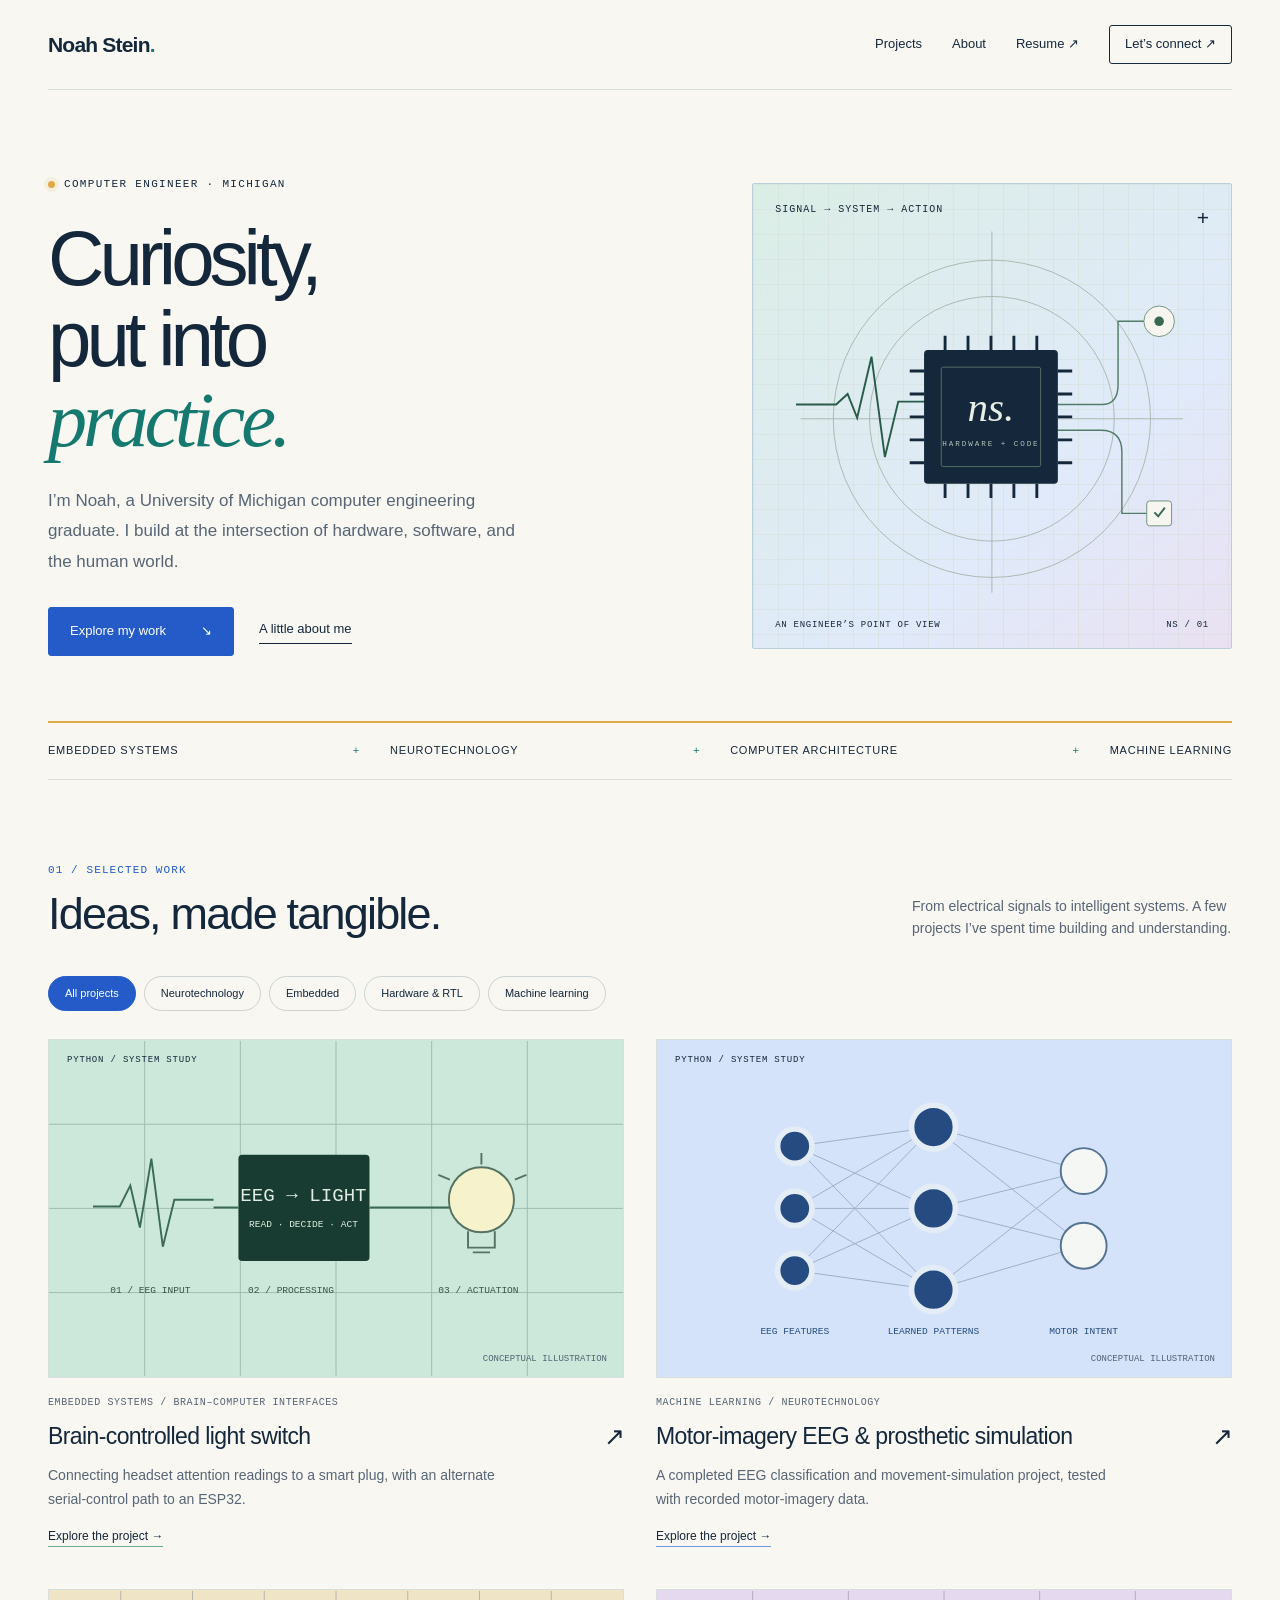
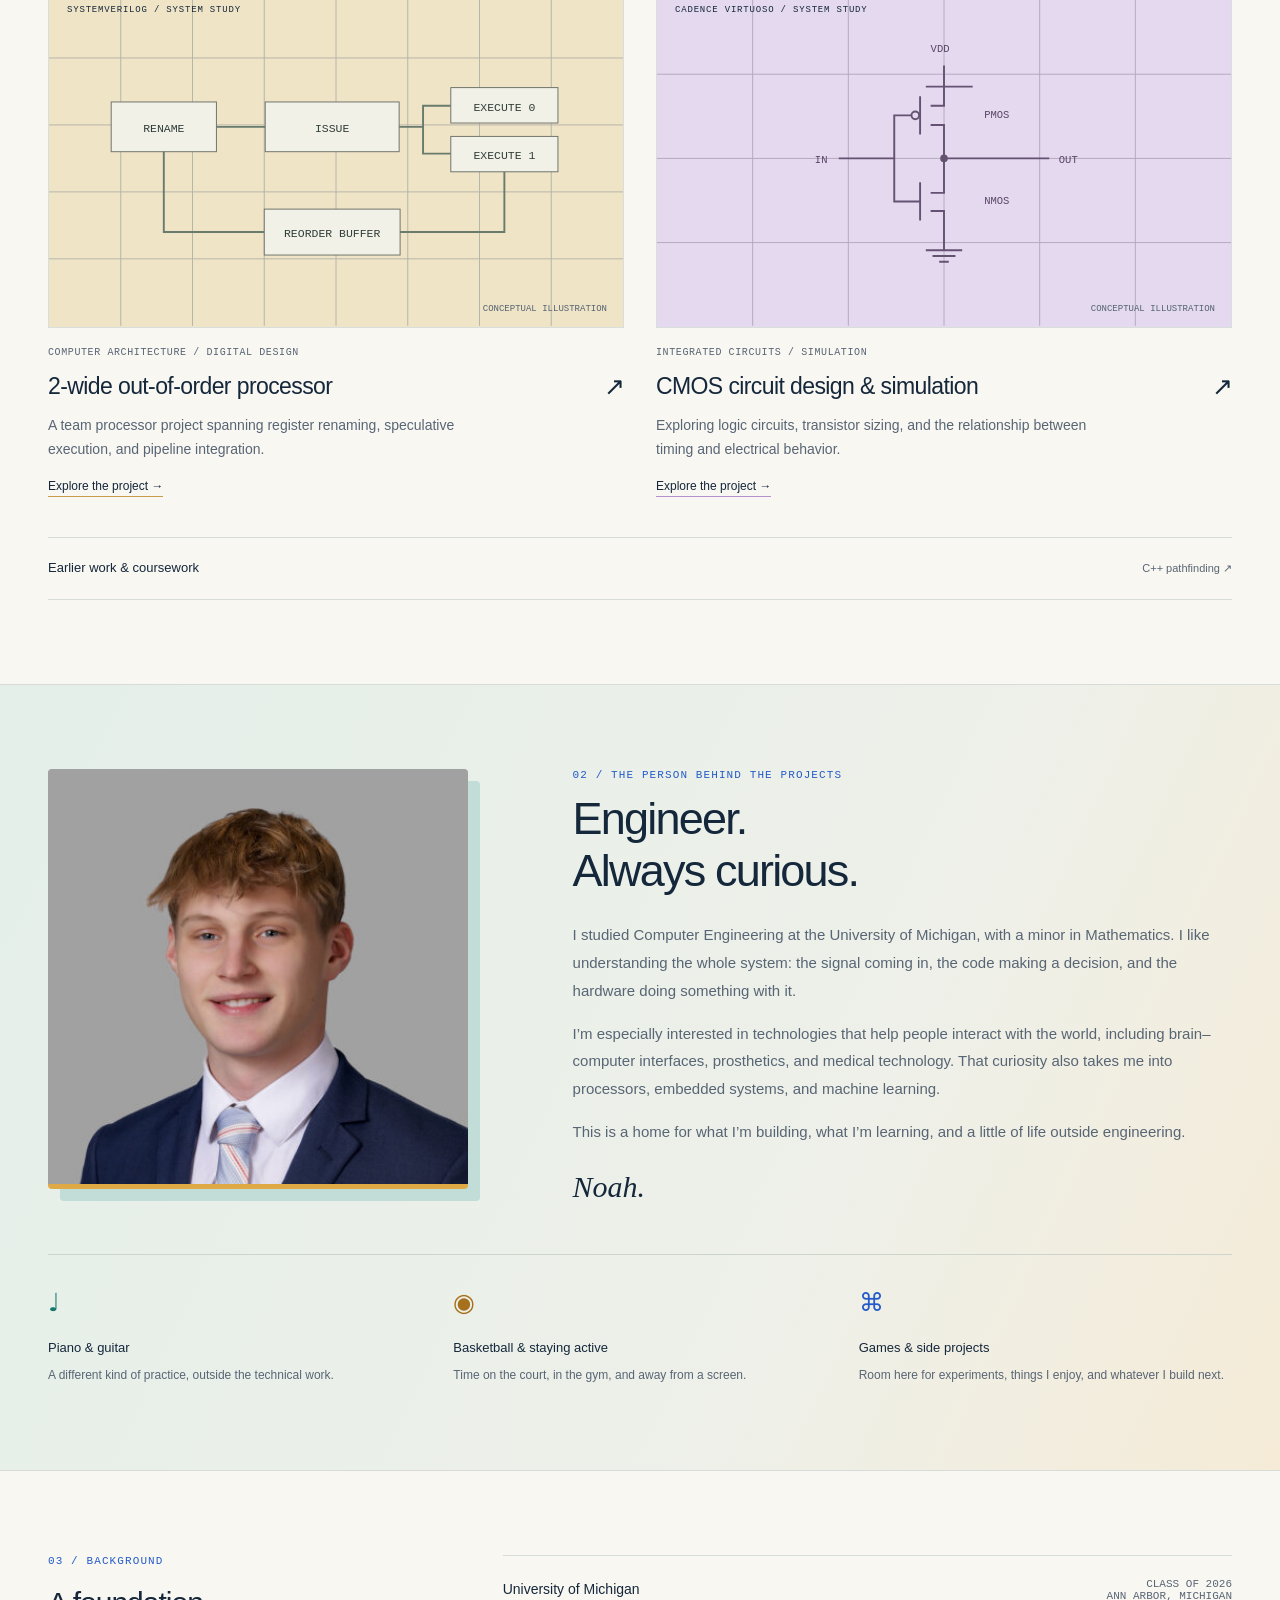
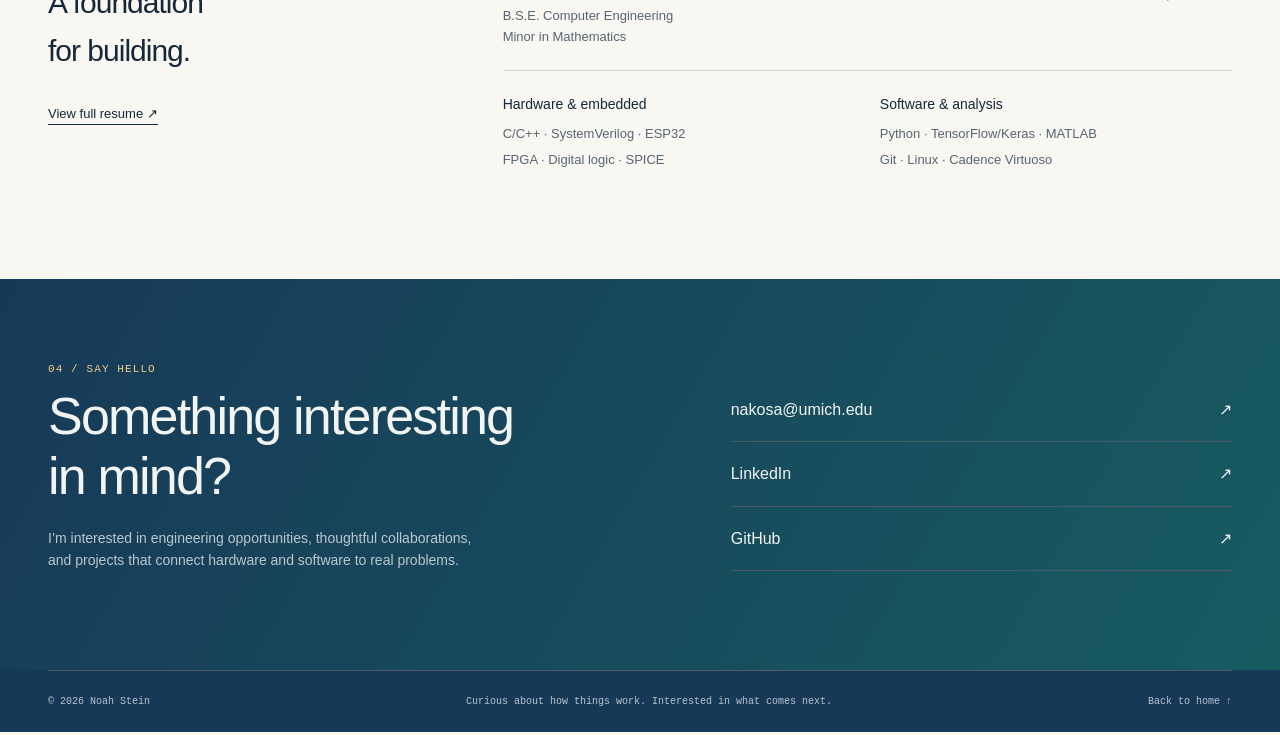
==== index.html @ 98d87291 "Add files via upload" ====
<!doctype html><html lang="en"><head><meta charset="utf-8"><meta name="viewport" content="width=device-width, initial-scale=1"><meta name="robots" content="index,follow"><meta name="description" content="Noah Stein — Computer Engineer. Projects in embedded systems, neurotechnology, machine learning, and digital design."><meta name="theme-color" content="#15273a"><title>Computer Engineer | Noah Stein</title><link rel="icon" href="favicon.svg" type="image/svg+xml"><link rel="stylesheet" href="styles.css"><script src="app.js" defer></script></head><body><a class="skip" href="#main">Skip to content</a><header class="wrap"><nav class="nav" aria-label="Main navigation"><a class="brand" href="index.html">Noah Stein<span>.</span></a><div class="nav-links"><a href="index.html#projects">Projects</a><a href="index.html#about">About</a><a href="Noah-Stein-Resume.pdf" target="_blank" rel="noopener">Resume ↗</a><a class="contact-link" href="index.html#contact">Let’s connect ↗</a></div></nav></header><main id="main"><div class="wrap"><section class="hero" aria-labelledby="hero-title"><div><div class="eyebrow"><span class="dot"></span> Computer Engineer · Michigan</div><h1 id="hero-title">Curiosity,<br>put into<br><em>practice.</em></h1><p class="intro">I’m Noah, a University of Michigan computer engineering graduate. I build at the intersection of hardware, software, and the human world.</p><div class="actions"><a class="button" href="#projects">Explore my work <span aria-hidden="true">↘</span></a><a class="text-link" href="#about">A little about me</a></div></div><div class="hero-art"><span class="art-label">SIGNAL → SYSTEM → ACTION</span><span class="coordinates" aria-hidden="true">+</span><svg xmlns="http://www.w3.org/2000/svg" viewBox="0 0 500 470" role="img" aria-label="Abstract illustration of a signal entering a processor and producing a physical output"><g fill="none" stroke="#a9b8b0" stroke-width="1"><circle cx="250" cy="238" r="166"/><circle cx="250" cy="238" r="128"/><path d="M250 42V420M50 238H450"/></g><path d="M45 223H87L99 212L109 237L124 173L138 278L152 220H181" stroke="#285b49" stroke-width="2" fill="none"/><path d="M319 223H365Q382 223 382 202V136H424M319 250H364Q386 250 386 273V337H425" stroke="#507d67" stroke-width="1.5" fill="none"/><g fill="#15273a"><rect x="179" y="166" width="140" height="140" rx="4"/><g stroke="#15273a" stroke-width="3"><path d="M201 151V166M225 151V166M249 151V166M273 151V166M297 151V166M201 306V321M225 306V321M249 306V321M273 306V321M297 306V321M164 188H179M164 212H179M164 236H179M164 260H179M164 284H179M319 188H334M319 212H334M319 236H334M319 260H334M319 284H334"/></g></g><rect x="197" y="184" width="104" height="104" rx="2" stroke="#537362" fill="none"/><text x="249" y="240" text-anchor="middle" font-family="Georgia,serif" font-style="italic" font-size="43" fill="#e6eee6">ns.</text><text x="249" y="267" text-anchor="middle" font-family="monospace" font-size="8" letter-spacing="2" fill="#b2c4ba">HARDWARE + CODE</text><g fill="#f6f5f0" stroke="#71927e"><circle cx="425" cy="136" r="16"/><rect x="412" y="324" width="26" height="26" rx="3"/></g><circle cx="425" cy="136" r="5" fill="#39694f"/><path d="M420 336l4 4 7-9" stroke="#39694f" fill="none" stroke-width="2"/></svg><div class="art-caption"><span>AN ENGINEER’S POINT OF VIEW</span><span>NS / 01</span></div></div></section><div class="disciplines"><span>Embedded systems</span><span>Neurotechnology</span><span>Computer architecture</span><span>Machine learning</span></div><section class="section" id="projects" aria-labelledby="projects-title"><div class="section-head"><div><div class="section-number">01 / SELECTED WORK</div><h2 id="projects-title">Ideas, made tangible.</h2></div><p>From electrical signals to intelligent systems. A few projects I’ve spent time building and understanding.</p></div><div class="filters" role="group" aria-label="Filter projects"><button class="filter" data-filter="all" aria-pressed="true">All projects</button><button class="filter" data-filter="neurotech" aria-pressed="false">Neurotechnology</button><button class="filter" data-filter="embedded" aria-pressed="false">Embedded</button><button class="filter" data-filter="hardware" aria-pressed="false">Hardware & RTL</button><button class="filter" data-filter="ml" aria-pressed="false">Machine learning</button></div><p id="filter-status" aria-live="polite" style="position:absolute;width:1px;height:1px;overflow:hidden;clip-path:inset(50%)">4 projects shown</p><div class="project-grid"><article class="project-card" data-category="embedded neurotech"><a href="brain-controlled-light-switch.html" aria-label="Read about Brain-controlled light switch"><div class="project-art bci"><span class="art-tag">PYTHON / SYSTEM STUDY</span><svg xmlns="http://www.w3.org/2000/svg" viewBox="0 0 600 350" role="img" aria-label="Conceptual EEG signal processing and light actuation diagram"><g fill="none" stroke="#9ebbad" stroke-width="1"><path d="M0 87H600M0 175H600M0 263H600M100 0V350M200 0V350M300 0V350M400 0V350M500 0V350"/></g><path d="M46 173H74L85 151L95 195L107 123L119 215L131 166H172" fill="none" stroke="#3b6b55" stroke-width="2"/><rect x="198" y="119" width="137" height="111" rx="4" fill="#183c31"/><g fill="#e1ece3" font-family="monospace" text-anchor="middle"><text x="266" y="167" font-size="20">EEG → LIGHT</text><text x="266" y="194" font-size="10">READ · DECIDE · ACT</text></g><path d="M172 174H198M335 174H420" fill="none" stroke="#3b6b55" stroke-width="2"/><circle cx="452" cy="166" r="34" fill="#f5f2cc" stroke="#567261" stroke-width="2"/><path d="M438 199v17h28v-17M443 221h18M452 129v-12M487 145l12-5M419 145l-12-5" fill="none" stroke="#567261" stroke-width="2"/><g fill="#385344" font-size="10" font-family="monospace"><text x="64" y="263">01 / EEG INPUT</text><text x="208" y="263">02 / PROCESSING</text><text x="407" y="263">03 / ACTUATION</text></g></svg><span class="art-note">CONCEPTUAL ILLUSTRATION</span></div><div class="project-meta">Embedded systems / Brain–computer interfaces</div><h3 class="project-title">Brain-controlled light switch <span class="arrow" aria-hidden="true">↗</span></h3></a><p>Connecting headset attention readings to a smart plug, with an alternate serial-control path to an ESP32.</p><a class="read-link" href="brain-controlled-light-switch.html">Explore the project →</a></article><article class="project-card" data-category="neurotech ml"><a href="motor-imagery-eeg.html" aria-label="Read about Motor-imagery EEG &amp; prosthetic simulation"><div class="project-art ml"><span class="art-tag">PYTHON / SYSTEM STUDY</span><svg xmlns="http://www.w3.org/2000/svg" viewBox="0 0 600 350" role="img" aria-label="Illustration of EEG inputs, learned patterns, and motor imagery predictions; not the exact network architecture"><g stroke="#9caec4" stroke-width="1" fill="none"><path d="M144 110L289 90M144 110L289 175M144 110L289 260M144 175L289 90M144 175L289 175M144 175L289 260M144 240L289 90M144 240L289 175M144 240L289 260M289 90L446 136M289 175L446 136M289 260L446 136M289 90L446 214M289 175L446 214M289 260L446 214"/></g><g fill="#254b80" stroke="#e4ecf6" stroke-width="6"><circle cx="144" cy="110" r="18"/><circle cx="144" cy="175" r="18"/><circle cx="144" cy="240" r="18"/><circle cx="289" cy="90" r="23"/><circle cx="289" cy="175" r="23"/><circle cx="289" cy="260" r="23"/></g><g fill="#f5f7f5" stroke="#557292" stroke-width="2"><circle cx="446" cy="136" r="24"/><circle cx="446" cy="214" r="24"/></g><g fill="#254b80" font-family="monospace" font-size="10" text-anchor="middle"><text x="144" y="306">EEG FEATURES</text><text x="289" y="306">LEARNED PATTERNS</text><text x="446" y="306">MOTOR INTENT</text></g></svg><span class="art-note">CONCEPTUAL ILLUSTRATION</span></div><div class="project-meta">Machine learning / Neurotechnology</div><h3 class="project-title">Motor-imagery EEG & prosthetic simulation <span class="arrow" aria-hidden="true">↗</span></h3></a><p>A completed EEG classification and movement-simulation project, tested with recorded motor-imagery data.</p><a class="read-link" href="motor-imagery-eeg.html">Explore the project →</a></article><article class="project-card" data-category="hardware"><a href="out-of-order-processor.html" aria-label="Read about 2-wide out-of-order processor"><div class="project-art cpu"><span class="art-tag">SYSTEMVERILOG / SYSTEM STUDY</span><svg xmlns="http://www.w3.org/2000/svg" viewBox="0 0 600 350" role="img" aria-label="Simplified processor concept showing renaming, issue, parallel execution and reorder buffer"><g fill="none" stroke="#b5b3a8" stroke-width="1"><path d="M0 70H600M0 140H600M0 210H600M0 280H600M75 0V350M150 0V350M225 0V350M300 0V350M375 0V350M450 0V350M525 0V350"/></g><g stroke="#6b7068" fill="#f2f1e8"><rect x="65" y="116" width="110" height="52"/><rect x="226" y="116" width="140" height="52"/><rect x="420" y="101" width="112" height="37"/><rect x="420" y="152" width="112" height="37"/><rect x="225" y="228" width="142" height="48"/></g><g fill="#303e39" font-family="monospace" font-size="12" text-anchor="middle"><text x="120" y="147">RENAME</text><text x="296" y="147">ISSUE</text><text x="476" y="125">EXECUTE 0</text><text x="476" y="176">EXECUTE 1</text><text x="296" y="257">REORDER BUFFER</text></g><g fill="none" stroke="#687b6c" stroke-width="2"><path d="M175 142H226M366 142H391V120H420M391 142V170H420M476 189V252H367M225 252H120V168"/></g></svg><span class="art-note">CONCEPTUAL ILLUSTRATION</span></div><div class="project-meta">Computer architecture / Digital design</div><h3 class="project-title">2-wide out-of-order processor <span class="arrow" aria-hidden="true">↗</span></h3></a><p>A team processor project spanning register renaming, speculative execution, and pipeline integration.</p><a class="read-link" href="out-of-order-processor.html">Explore the project →</a></article><article class="project-card" data-category="hardware"><a href="digital-circuit-design.html" aria-label="Read about CMOS circuit design &amp; simulation"><div class="project-art circuit"><span class="art-tag">CADENCE VIRTUOSO / SYSTEM STUDY</span><svg xmlns="http://www.w3.org/2000/svg" viewBox="0 0 600 350" role="img" aria-label="Simplified complementary transistor concept illustration"><g fill="none" stroke="#b5a7bd" stroke-width="1"><path d="M0 87H600M0 175H600M0 263H600M100 0V350M200 0V350M300 0V350M400 0V350M500 0V350"/></g><g fill="none" stroke="#655272" stroke-width="2"><path d="M300 78V120H286M275 110V150M286 140H300V175H410M300 175V211H286M275 200V240M286 230H300V271M190 175H248V130H266M248 175V220H275M281 100H330M281 271H319M288 277H312M295 283H305"/><circle cx="270" cy="130" r="4"/><circle cx="300" cy="175" r="3" fill="#655272"/></g><g fill="#594565" font-size="11" font-family="monospace"><text x="286" y="64">VDD</text><text x="165" y="180">IN</text><text x="420" y="180">OUT</text><text x="342" y="133">PMOS</text><text x="342" y="223">NMOS</text></g></svg><span class="art-note">CONCEPTUAL ILLUSTRATION</span></div><div class="project-meta">Integrated circuits / Simulation</div><h3 class="project-title">CMOS circuit design & simulation <span class="arrow" aria-hidden="true">↗</span></h3></a><p>Exploring logic circuits, transistor sizing, and the relationship between timing and electrical behavior.</p><a class="read-link" href="digital-circuit-design.html">Explore the project →</a></article></div><a class="archive-link" href="coursework.html">Earlier work & coursework <span>C++ pathfinding ↗</span></a></section></div><div class="about-shell"><section class="section wrap" id="about" aria-labelledby="about-title"><div class="about"><div class="about-photo"><img src="noah-stein-headshot.jpg" alt="Noah Stein wearing a navy suit and tie" width="400" height="400" loading="lazy"></div><div class="about-copy"><div class="section-number">02 / THE PERSON BEHIND THE PROJECTS</div><h2 id="about-title">Engineer.<br>Always curious.</h2><p>I studied Computer Engineering at the University of Michigan, with a minor in Mathematics. I like understanding the whole system: the signal coming in, the code making a decision, and the hardware doing something with it.</p><p>I’m especially interested in technologies that help people interact with the world, including brain–computer interfaces, prosthetics, and medical technology. That curiosity also takes me into processors, embedded systems, and machine learning.</p><p>This is a home for what I’m building, what I’m learning, and a little of life outside engineering.</p><p class="signature">Noah.</p></div></div><div class="beyond"><div><span class="symbol" aria-hidden="true">♩</span><h3>Piano & guitar</h3><p>A different kind of practice, outside the technical work.</p></div><div><span class="symbol" aria-hidden="true">◉</span><h3>Basketball & staying active</h3><p>Time on the court, in the gym, and away from a screen.</p></div><div><span class="symbol" aria-hidden="true">⌘</span><h3>Games & side projects</h3><p>Room here for experiments, things I enjoy, and whatever I build next.</p></div></div></section></div><section class="section wrap background" aria-labelledby="background-title"><div><div class="section-number">03 / BACKGROUND</div><h2 id="background-title">A foundation<br>for building.</h2><a class="text-link" href="Noah-Stein-Resume.pdf" target="_blank" rel="noopener">View full resume ↗</a></div><div><div class="background-row"><div><h3>University of Michigan</h3><p>B.S.E. Computer Engineering<br>Minor in Mathematics</p></div><div class="date">CLASS OF 2026<br>ANN ARBOR, MICHIGAN</div></div><div class="background-row"><div><h3>Hardware & embedded</h3><p class="tool-list">C/C++ · SystemVerilog · ESP32<br>FPGA · Digital logic · SPICE</p></div><div><h3>Software & analysis</h3><p class="tool-list">Python · TensorFlow/Keras · MATLAB<br>Git · Linux · Cadence Virtuoso</p></div></div></div></section><div class="contact-shell"><section class="section wrap contact" id="contact" aria-labelledby="contact-title"><div><div class="section-number">04 / SAY HELLO</div><h2 id="contact-title">Something interesting<br>in mind?</h2><p>I’m interested in engineering opportunities, thoughtful collaborations, and projects that connect hardware and software to real problems.</p></div><div class="contact-links"><a href="mailto:nakosa@umich.edu">nakosa@umich.edu <span aria-hidden="true">↗</span></a><a href="https://www.linkedin.com/in/noah-m-stein" target="_blank" rel="noopener">LinkedIn <span aria-hidden="true">↗</span></a><a href="https://github.com/nakosa6292" target="_blank" rel="noopener">GitHub <span aria-hidden="true">↗</span></a></div></section></div></main><footer class="footer"><div class="wrap"><span>© 2026 Noah Stein</span><span>Curious about how things work. Interested in what comes next.</span><a href="index.html">Back to home ↑</a></div></footer></body></html>
---- styles.css ----
@charset "UTF-8";
:root{--paper:#f6f5f0;--ink:#15273a;--muted:#586574;--line:#d8dcd9;--blue:#234ec6;--mint:#cce6d8;--serif:Georgia,'Times New Roman',serif;--sans:Arial,Helvetica,sans-serif}*{box-sizing:border-box}html{scroll-behavior:smooth;scroll-padding-top:90px}body{margin:0;background:var(--paper);color:var(--ink);font-family:var(--sans);font-size:16px;line-height:1.6}a{color:inherit;text-decoration:none}button{font:inherit}a,button{touch-action:manipulation}a:focus-visible,button:focus-visible,summary:focus-visible{outline:3px solid var(--blue);outline-offset:6px}.skip{position:absolute;left:20px;top:-100px;padding:10px;background:white;z-index:5}.skip:focus{top:10px}.wrap{width:min(1220px,calc(100% - 96px));margin:auto}.review-bar{background:var(--ink);color:#e6ecef;text-align:center;padding:7px 18px;font:11px/1.5 monospace;letter-spacing:.04em}.review-bar a{text-decoration:underline;text-underline-offset:3px}.nav{display:flex;align-items:center;justify-content:space-between;padding:25px 0;border-bottom:1px solid var(--line);gap:25px}.brand{font-weight:700;font-size:21px;letter-spacing:-.8px}.brand span{color:var(--blue)}.nav-links{display:flex;gap:30px;align-items:center;font-size:13px}.nav-links a:hover,.text-link:hover{color:var(--blue)}.nav-links .contact-link{border:1px solid var(--ink);border-radius:3px;padding:8px 15px}.hero{padding:86px 0 65px;display:grid;grid-template-columns:1.15fr .85fr;gap:55px;align-items:center}.eyebrow{font:11px/1.6 monospace;letter-spacing:.12em;text-transform:uppercase;display:flex;align-items:center;gap:9px}.dot{height:7px;width:7px;border-radius:100%;background:var(--blue);display:inline-block}.hero h1{font-size:clamp(58px,6.1vw,86px);font-weight:500;letter-spacing:-5px;line-height:1.03;margin:25px 0}.hero h1 em{font-family:var(--serif);font-weight:400;color:var(--blue);letter-spacing:-4px}.intro{max-width:485px;color:var(--muted);font-size:17px;line-height:1.8}.actions{display:flex;gap:25px;align-items:center;margin-top:30px;flex-wrap:wrap}.button{display:inline-flex;align-items:center;justify-content:space-between;gap:35px;background:var(--ink);color:white;border:1px solid var(--ink);padding:13px 21px;border-radius:3px;font-size:13px}.button:hover{background:var(--blue);border-color:var(--blue)}.text-link{font-size:13px;border-bottom:1px solid var(--ink);padding-bottom:3px}.hero-art{position:relative;background:#e8ecea;border:1px solid #d6ddd9;aspect-ratio:1.03;overflow:hidden;border-radius:2px}.hero-art:before{content:'';position:absolute;inset:0;background-image:linear-gradient(#d5deda88 1px,transparent 1px),linear-gradient(90deg,#d5deda88 1px,transparent 1px);background-size:25px 25px}.hero-art svg{position:absolute;inset:0;width:100%;height:100%}.art-caption{position:absolute;left:22px;right:22px;bottom:18px;display:flex;justify-content:space-between;font:9px monospace;letter-spacing:.08em}.art-label{position:absolute;top:20px;left:22px;font:10px monospace;letter-spacing:.1em}.coordinates{position:absolute;top:17px;right:22px;font-size:21px}.disciplines{border-top:1px solid var(--line);border-bottom:1px solid var(--line);display:flex;justify-content:space-between;gap:18px;padding:19px 0;font-size:11px;letter-spacing:.07em;text-transform:uppercase}.disciplines span+span:before{content:'+';color:#8e9a9f;margin-right:30px}.section{padding:84px 0}.section-head{display:flex;align-items:end;justify-content:space-between;gap:25px;margin-bottom:36px}.section-number{font:11px monospace;color:var(--blue);letter-spacing:.1em;margin-bottom:12px}.section-head h2,.about h2,.contact h2{font-size:45px;line-height:1.15;font-weight:400;letter-spacing:-1.8px;margin:0}.section-head p{max-width:320px;color:var(--muted);font-size:14px;margin:0}.filters{display:flex;flex-wrap:wrap;gap:8px;margin-bottom:28px}.filter{border:1px solid #ccd3d2;background:transparent;border-radius:30px;font-size:11px;padding:8px 16px;cursor:pointer;color:var(--ink)}.filter[aria-pressed=true]{background:var(--ink);color:white;border-color:var(--ink)}.filter:hover{border-color:var(--blue)}.project-grid{display:grid;grid-template-columns:1fr 1fr;gap:42px 32px}.project-card[hidden]{display:none}.project-art{aspect-ratio:1.7;position:relative;overflow:hidden;border:1px solid #d7dedb}.project-art svg{width:100%;height:100%;transition:transform .35s}.project-card:hover .project-art svg{transform:scale(1.025)}.project-art.bci{background:#dce9e0}.project-art.ml{background:#dce5ef}.project-art.cpu{background:#e2dfd7}.project-art.circuit{background:#e7e2eb}.art-tag{position:absolute;left:18px;top:15px;font:9px monospace;letter-spacing:.09em}.art-note{position:absolute;right:16px;bottom:13px;font:9px monospace;color:#526271}.project-meta{font:10px monospace;color:var(--muted);text-transform:uppercase;letter-spacing:.06em;margin-top:19px}.project-title{display:flex;align-items:center;justify-content:space-between;gap:16px;font-size:23px;font-weight:400;letter-spacing:-.6px;margin:8px 0}.arrow{font-size:25px;font-weight:400}.project-card p{font-size:14px;line-height:1.7;color:var(--muted);margin:0;max-width:470px}.project-card .read-link{margin-top:15px;display:inline-block;font-size:12px;border-bottom:1px solid var(--line)}.no-results{color:var(--muted)}.archive-link{margin-top:40px;padding:20px 0;border-top:1px solid var(--line);border-bottom:1px solid var(--line);display:flex;justify-content:space-between;align-items:center;font-size:13px}.archive-link span{font-size:11px;color:var(--muted)}.about-shell{background:#eceee8;border-top:1px solid var(--line);border-bottom:1px solid var(--line)}.about{display:grid;grid-template-columns:.8fr 1.2fr;gap:85px}.about-photo{background:#d9dfd8;min-height:375px;position:relative;display:flex;align-items:center;justify-content:center;overflow:hidden;border:1px solid #cbd2ca}.photo-type{font-family:var(--serif);font-style:italic;font-size:170px;letter-spacing:-15px;color:#6a7c6a;line-height:1}.photo-caption{position:absolute;left:24px;bottom:19px;font:10px/1.6 monospace;color:#3a4e40}.photo-plus{position:absolute;top:22px;right:26px;font-size:24px;color:#6a7c6a}.about h2{margin-bottom:25px}.about-copy p{color:var(--muted);font-size:15px;line-height:1.85}.about .signature{font:italic 30px var(--serif);color:var(--ink);margin:24px 0 0}.beyond{display:grid;grid-template-columns:repeat(3,1fr);gap:32px;border-top:1px solid #cdd4cc;padding-top:28px;margin-top:50px}.beyond h3{font-size:13px;font-weight:500;margin:0 0 7px}.beyond p{font-size:12px;line-height:1.7;color:var(--muted);margin:0}.beyond .symbol{font-family:var(--serif);font-size:25px;margin-bottom:15px;display:block}.background{display:grid;grid-template-columns:1fr 2fr;gap:90px}.background h2{font-size:30px;font-weight:400;letter-spacing:-1px;margin-top:0}.background-row{display:grid;grid-template-columns:1fr 1fr;border-top:1px solid var(--line);padding:22px 0;gap:25px}.background-row h3{font-size:14px;margin:0 0 6px;font-weight:500}.background-row p{font-size:13px;color:var(--muted);margin:0}.background-row .date{text-align:right;font:11px monospace;color:var(--muted)}.tool-list{line-height:2!important}.contact-shell{background:var(--ink);color:#f2f4f1}.contact{display:grid;grid-template-columns:1.1fr .9fr;gap:70px;align-items:center}.contact .section-number{color:#c1d3ff}.contact h2{font-size:52px;margin-bottom:20px}.contact p{color:#bcc7cc;max-width:450px;font-size:14px}.contact-links{display:flex;flex-direction:column}.contact-links a{display:flex;justify-content:space-between;border-bottom:1px solid #4b5a64;padding:19px 0;font-size:16px}.contact-links a:hover{color:#b9d5f5}.footer{background:var(--ink);color:#b5c3cb;font:10px/1.7 monospace}.footer .wrap{display:flex;justify-content:space-between;gap:25px;padding:22px 0;border-top:1px solid #4b5a64}.project-page{max-width:850px;margin:65px auto 90px}.back{font:12px monospace;color:var(--muted)}.project-page h1{font-size:clamp(38px,5vw,62px);letter-spacing:-2px;line-height:1.1;font-weight:400;margin:28px 0 25px}.project-page .lede{font-size:20px;color:var(--muted);line-height:1.65}.project-page .project-art{margin:35px 0 25px}.detail-meta{display:flex;flex-wrap:wrap;gap:10px;margin-bottom:35px}.detail-meta span{font:10px monospace;padding:7px 11px;background:#e6e9e4}.detail-body{display:grid;grid-template-columns:1fr;gap:22px}.detail-body h2{font-size:25px;font-weight:400;letter-spacing:-.5px;margin:13px 0}.detail-body p,.detail-body li{font-size:15px;color:var(--muted);line-height:1.85}.detail-body ul{padding-left:20px}.project-status{margin-top:28px;padding:20px;border-left:2px solid var(--blue);background:#e9ede8;font-size:13px;color:var(--muted)}.project-status strong{display:block;color:var(--ink);margin-bottom:5px}.detail-next{display:flex;justify-content:space-between;border-top:1px solid var(--line);padding-top:30px;margin-top:40px;font-size:13px}.review-page{max-width:900px;margin:65px auto}.review-page h1{font-size:48px;letter-spacing:-2px;font-weight:400}.review-page h2{font-size:25px;font-weight:400;margin-top:40px}.review-page table{border-collapse:collapse;width:100%;font-size:13px}.review-page td,.review-page th{text-align:left;border-bottom:1px solid var(--line);padding:14px 12px;vertical-align:top}.review-page th{background:#e9ece5}.review-page li{margin-bottom:12px}.review-page code{font-size:12px;overflow-wrap:anywhere}.review-page details{border:1px solid var(--line);padding:18px;margin:15px 0}.review-page summary{cursor:pointer}.review-page pre{white-space:pre-wrap;overflow-wrap:anywhere;font-size:12px;line-height:1.7}.hidden{display:none!important}
@media(min-width:1500px){.hero{padding-top:110px;padding-bottom:90px}}@media(max-width:950px){.wrap{width:calc(100% - 48px)}.hero{gap:30px;padding-top:60px}.hero h1{font-size:64px}.disciplines{font-size:9px;gap:12px}.disciplines span+span:before{margin-right:12px}.about{gap:40px}.background{gap:40px}.contact h2{font-size:43px}}@media(max-width:680px){.wrap{width:calc(100% - 36px)}.nav{padding:20px 0;gap:15px;align-items:start}.brand{font-size:20px;white-space:nowrap}.nav-links{gap:13px;font-size:11px;flex-wrap:wrap;justify-content:end;max-width:230px}.nav-links .contact-link{padding:0;border:none}.hero{grid-template-columns:1fr;padding:48px 0 35px;gap:40px}.hero h1{font-size:66px;letter-spacing:-4px;max-width:470px}.hero h1 em{letter-spacing:-3px}.intro{font-size:16px}.hero-art{aspect-ratio:1.2;max-height:390px}.disciplines{display:grid;grid-template-columns:1fr 1fr;font-size:9px;padding:18px 0;gap:11px}.disciplines span+span:before{content:none}.disciplines span:before{content:'+'!important;margin-right:8px!important;color:#819095}.section{padding:55px 0}.section-head{display:block}.section-head h2,.about h2{font-size:37px}.section-head p{margin-top:17px}.project-grid{grid-template-columns:1fr;gap:36px}.project-title{font-size:22px}.archive-link{gap:20px;align-items:start}.archive-link span{text-align:right;max-width:140px}.about{grid-template-columns:1fr;gap:30px}.about-photo{min-height:300px}.beyond{gap:20px;grid-template-columns:1fr;margin-top:35px}.beyond>div{display:grid;grid-template-columns:30px 1fr;gap:0 14px}.beyond .symbol{grid-row:span 2;margin:0}.background{grid-template-columns:1fr;gap:10px}.background-row{grid-template-columns:1fr}.background-row .date{text-align:left}.contact{grid-template-columns:1fr;gap:20px}.contact h2{font-size:43px}.footer .wrap{flex-direction:column;gap:5px}.project-page{margin:40px auto 60px}.project-page h1{font-size:40px}.project-page .lede{font-size:17px}.review-page{margin:40px auto}.review-page h1{font-size:37px}.review-page table{font-size:11px}.review-page td,.review-page th{padding:10px 5px}.detail-next{gap:20px}}
@media(prefers-reduced-motion:reduce){html{scroll-behavior:auto}*{transition:none!important}}

/* Subtle color accents, retaining the original editorial layout. */
:root{--blue:#245bc8;--teal:#16796f;--gold:#dfaa46;--paper:#f8f7f2}
.review-bar{background:#183b62}.brand span{color:var(--teal)}
.hero-art{background:linear-gradient(140deg,#dbeee5 0%,#e0eafa 65%,#eae1f2 100%);border-color:#bacfd8}
.button{background:var(--blue);border-color:var(--blue)}.button:hover{background:#1b4599;border-color:#1b4599}
.hero h1 em{color:var(--teal)}.eyebrow .dot{background:var(--gold);box-shadow:0 0 0 4px #dfaa461c}
.disciplines{border-top:2px solid #dfaa46}.disciplines span+span:before{color:var(--teal)}
.filter[aria-pressed=true]{background:var(--blue);border-color:var(--blue)}
.project-art.bci{background:#cce8da}.project-art.ml{background:#d4e3fa}.project-art.cpu{background:#f0e4c7}.project-art.circuit{background:#e4d9ef}
.project-card:nth-child(1) .read-link{border-color:#6cae94}.project-card:nth-child(2) .read-link{border-color:#6d99db}.project-card:nth-child(3) .read-link{border-color:#c99c4b}.project-card:nth-child(4) .read-link{border-color:#b590cc}
.about-shell{background:linear-gradient(115deg,#e4efe9,#eef0e9 65%,#f5ebd7)}
.about-photo{width:100%;max-width:420px;min-height:0;aspect-ratio:1;align-self:start;border:0;border-bottom:5px solid var(--gold);border-radius:4px;box-shadow:12px 12px 0 #c2dcd7}
.about-photo img{display:block;width:100%;height:100%;object-fit:cover}
.beyond>div:nth-child(1) .symbol{color:var(--teal)}.beyond>div:nth-child(2) .symbol{color:#a7701c}.beyond>div:nth-child(3) .symbol{color:var(--blue)}
.contact-shell{background:linear-gradient(120deg,#173958,#175b61)}.contact .section-number{color:#f0cc80}.footer{background:#173958}
.detail-meta span:nth-child(3n+1){background:#dbece5}.detail-meta span:nth-child(3n+2){background:#e0e8f8}.detail-meta span:nth-child(3n){background:#f1e7d1}
.project-status{background:#e5eee9;border-left-color:var(--teal)}.review-page th{background:#dde9ed}
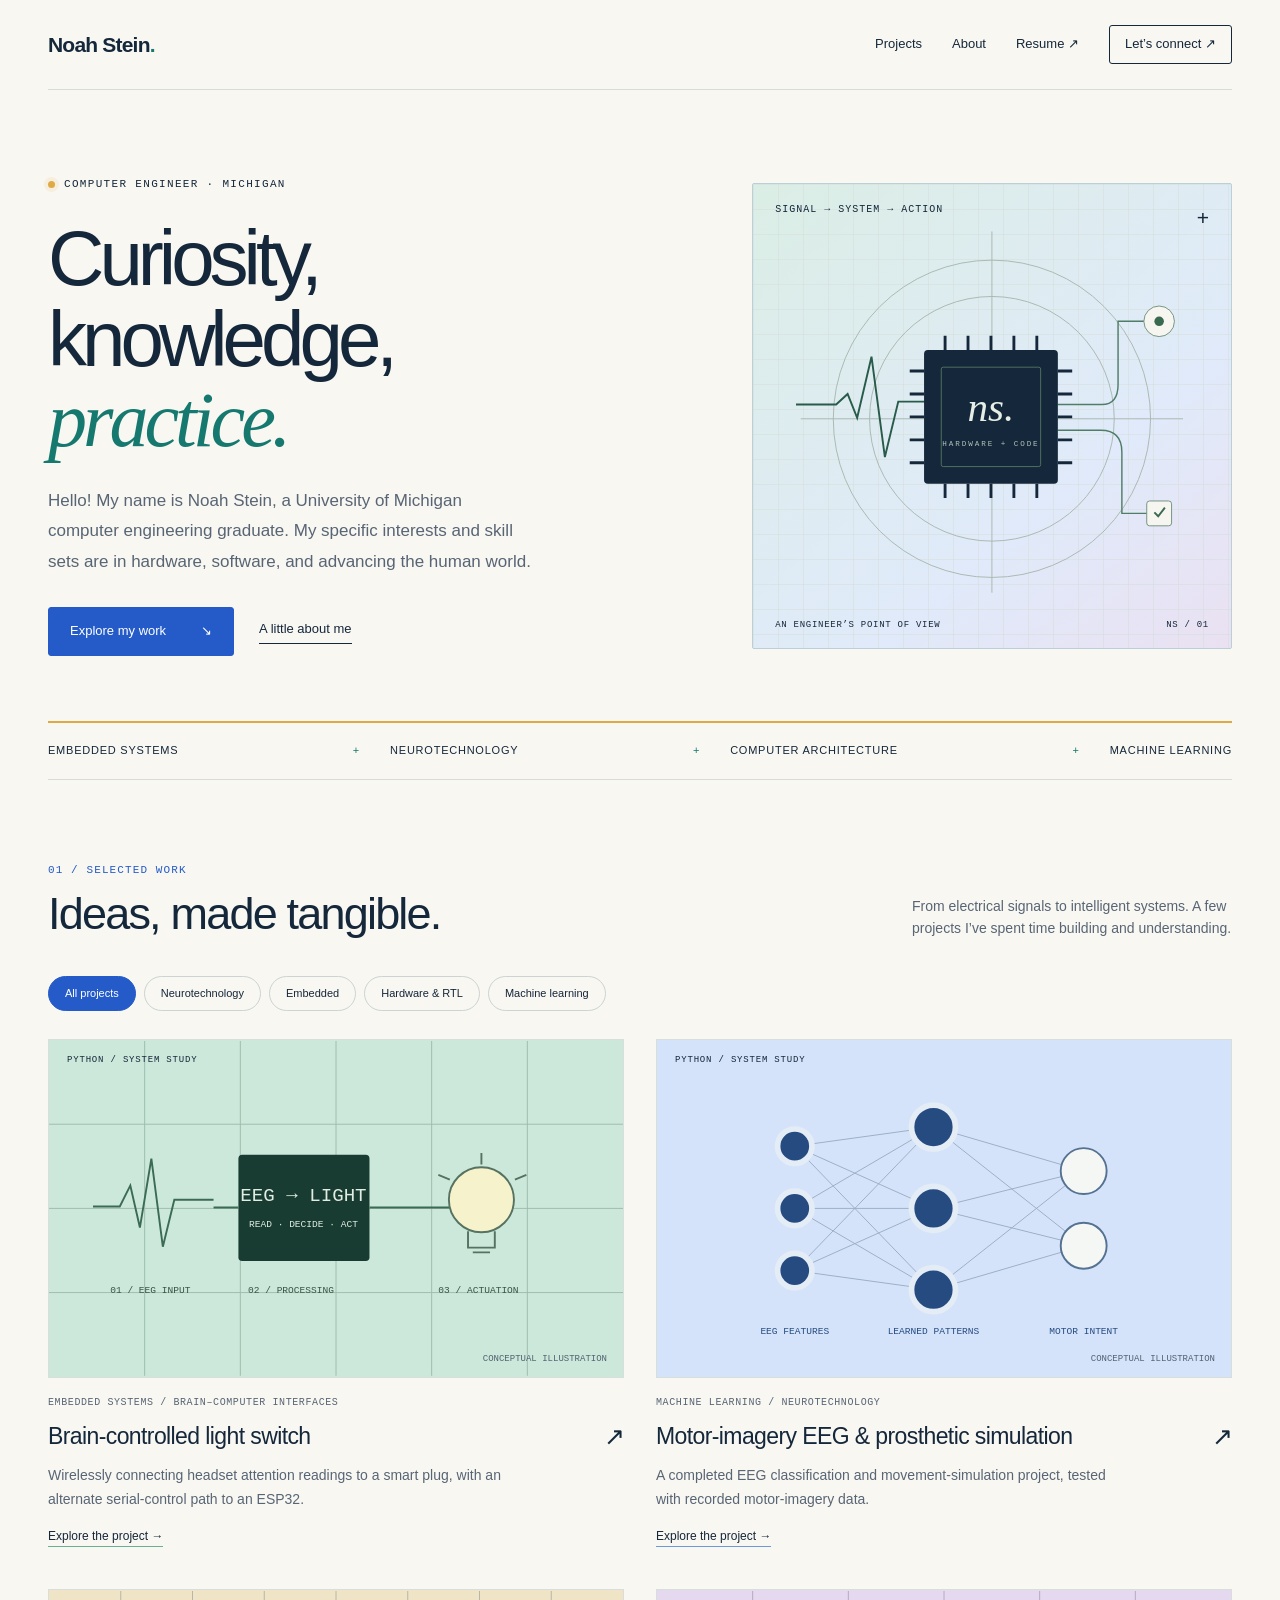
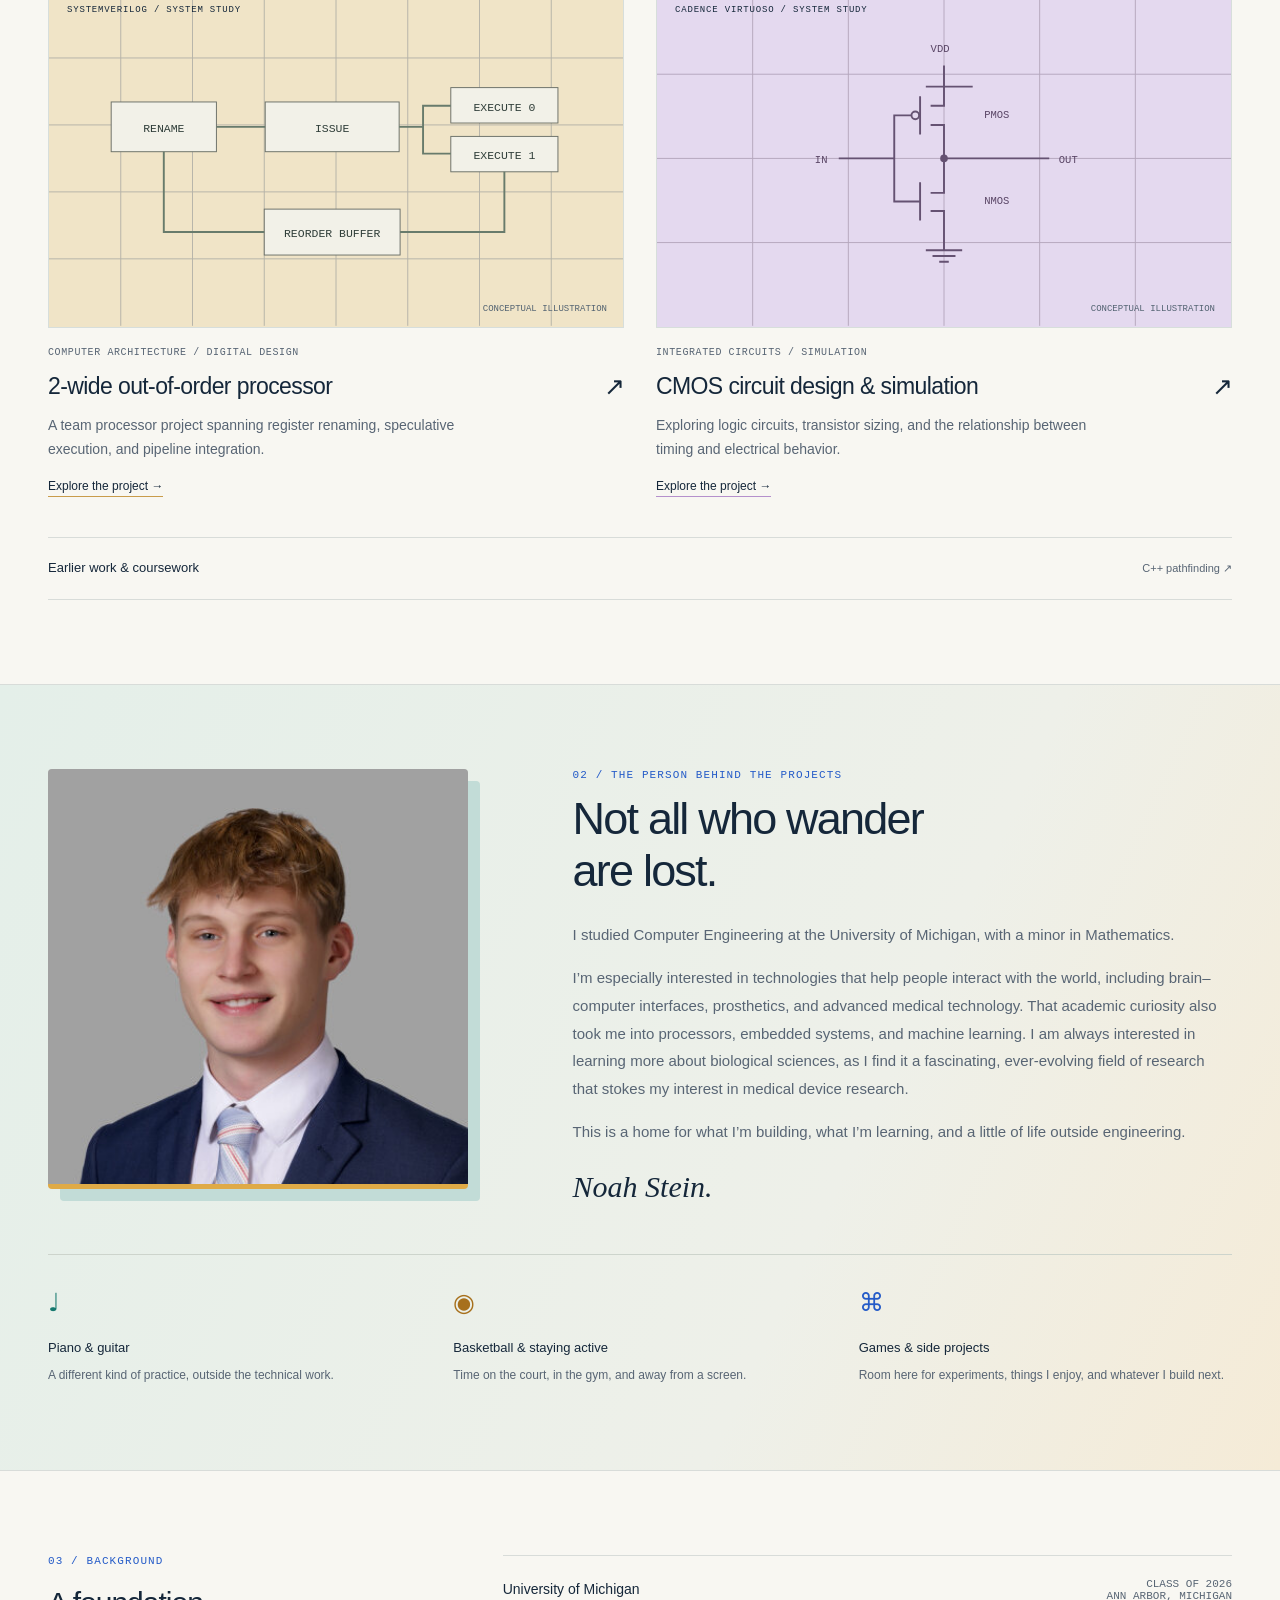
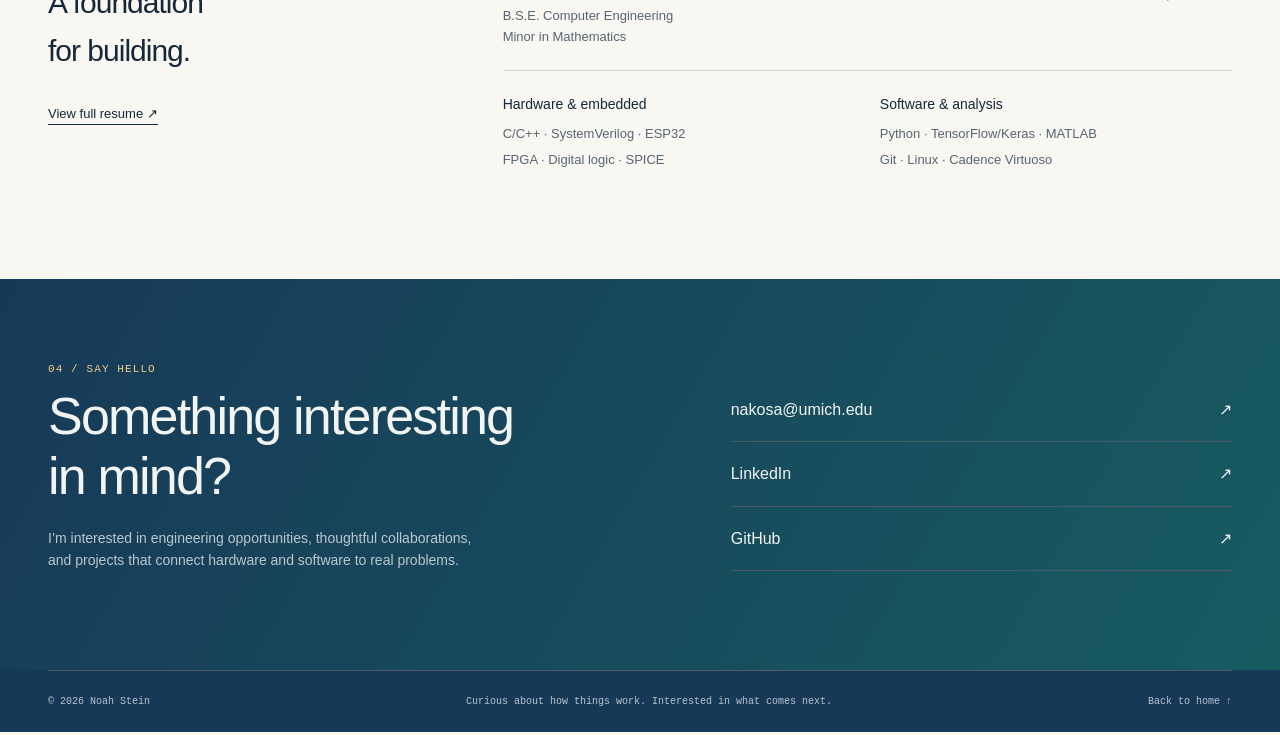
==== commit a50e7a32: "Update index.html and homepage wording" ====
--- a/index.html
+++ b/index.html
@@ -1 +1,209 @@
-<!doctype html><html lang="en"><head><meta charset="utf-8"><meta name="viewport" content="width=device-width, initial-scale=1"><meta name="robots" content="index,follow"><meta name="description" content="Noah Stein — Computer Engineer. Projects in embedded systems, neurotechnology, machine learning, and digital design."><meta name="theme-color" content="#15273a"><title>Computer Engineer | Noah Stein</title><link rel="icon" href="favicon.svg" type="image/svg+xml"><link rel="stylesheet" href="styles.css"><script src="app.js" defer></script></head><body><a class="skip" href="#main">Skip to content</a><header class="wrap"><nav class="nav" aria-label="Main navigation"><a class="brand" href="index.html">Noah Stein<span>.</span></a><div class="nav-links"><a href="index.html#projects">Projects</a><a href="index.html#about">About</a><a href="Noah-Stein-Resume.pdf" target="_blank" rel="noopener">Resume ↗</a><a class="contact-link" href="index.html#contact">Let’s connect ↗</a></div></nav></header><main id="main"><div class="wrap"><section class="hero" aria-labelledby="hero-title"><div><div class="eyebrow"><span class="dot"></span> Computer Engineer · Michigan</div><h1 id="hero-title">Curiosity,<br>put into<br><em>practice.</em></h1><p class="intro">I’m Noah, a University of Michigan computer engineering graduate. I build at the intersection of hardware, software, and the human world.</p><div class="actions"><a class="button" href="#projects">Explore my work <span aria-hidden="true">↘</span></a><a class="text-link" href="#about">A little about me</a></div></div><div class="hero-art"><span class="art-label">SIGNAL → SYSTEM → ACTION</span><span class="coordinates" aria-hidden="true">+</span><svg xmlns="http://www.w3.org/2000/svg" viewBox="0 0 500 470" role="img" aria-label="Abstract illustration of a signal entering a processor and producing a physical output"><g fill="none" stroke="#a9b8b0" stroke-width="1"><circle cx="250" cy="238" r="166"/><circle cx="250" cy="238" r="128"/><path d="M250 42V420M50 238H450"/></g><path d="M45 223H87L99 212L109 237L124 173L138 278L152 220H181" stroke="#285b49" stroke-width="2" fill="none"/><path d="M319 223H365Q382 223 382 202V136H424M319 250H364Q386 250 386 273V337H425" stroke="#507d67" stroke-width="1.5" fill="none"/><g fill="#15273a"><rect x="179" y="166" width="140" height="140" rx="4"/><g stroke="#15273a" stroke-width="3"><path d="M201 151V166M225 151V166M249 151V166M273 151V166M297 151V166M201 306V321M225 306V321M249 306V321M273 306V321M297 306V321M164 188H179M164 212H179M164 236H179M164 260H179M164 284H179M319 188H334M319 212H334M319 236H334M319 260H334M319 284H334"/></g></g><rect x="197" y="184" width="104" height="104" rx="2" stroke="#537362" fill="none"/><text x="249" y="240" text-anchor="middle" font-family="Georgia,serif" font-style="italic" font-size="43" fill="#e6eee6">ns.</text><text x="249" y="267" text-anchor="middle" font-family="monospace" font-size="8" letter-spacing="2" fill="#b2c4ba">HARDWARE + CODE</text><g fill="#f6f5f0" stroke="#71927e"><circle cx="425" cy="136" r="16"/><rect x="412" y="324" width="26" height="26" rx="3"/></g><circle cx="425" cy="136" r="5" fill="#39694f"/><path d="M420 336l4 4 7-9" stroke="#39694f" fill="none" stroke-width="2"/></svg><div class="art-caption"><span>AN ENGINEER’S POINT OF VIEW</span><span>NS / 01</span></div></div></section><div class="disciplines"><span>Embedded systems</span><span>Neurotechnology</span><span>Computer architecture</span><span>Machine learning</span></div><section class="section" id="projects" aria-labelledby="projects-title"><div class="section-head"><div><div class="section-number">01 / SELECTED WORK</div><h2 id="projects-title">Ideas, made tangible.</h2></div><p>From electrical signals to intelligent systems. A few projects I’ve spent time building and understanding.</p></div><div class="filters" role="group" aria-label="Filter projects"><button class="filter" data-filter="all" aria-pressed="true">All projects</button><button class="filter" data-filter="neurotech" aria-pressed="false">Neurotechnology</button><button class="filter" data-filter="embedded" aria-pressed="false">Embedded</button><button class="filter" data-filter="hardware" aria-pressed="false">Hardware & RTL</button><button class="filter" data-filter="ml" aria-pressed="false">Machine learning</button></div><p id="filter-status" aria-live="polite" style="position:absolute;width:1px;height:1px;overflow:hidden;clip-path:inset(50%)">4 projects shown</p><div class="project-grid"><article class="project-card" data-category="embedded neurotech"><a href="brain-controlled-light-switch.html" aria-label="Read about Brain-controlled light switch"><div class="project-art bci"><span class="art-tag">PYTHON / SYSTEM STUDY</span><svg xmlns="http://www.w3.org/2000/svg" viewBox="0 0 600 350" role="img" aria-label="Conceptual EEG signal processing and light actuation diagram"><g fill="none" stroke="#9ebbad" stroke-width="1"><path d="M0 87H600M0 175H600M0 263H600M100 0V350M200 0V350M300 0V350M400 0V350M500 0V350"/></g><path d="M46 173H74L85 151L95 195L107 123L119 215L131 166H172" fill="none" stroke="#3b6b55" stroke-width="2"/><rect x="198" y="119" width="137" height="111" rx="4" fill="#183c31"/><g fill="#e1ece3" font-family="monospace" text-anchor="middle"><text x="266" y="167" font-size="20">EEG → LIGHT</text><text x="266" y="194" font-size="10">READ · DECIDE · ACT</text></g><path d="M172 174H198M335 174H420" fill="none" stroke="#3b6b55" stroke-width="2"/><circle cx="452" cy="166" r="34" fill="#f5f2cc" stroke="#567261" stroke-width="2"/><path d="M438 199v17h28v-17M443 221h18M452 129v-12M487 145l12-5M419 145l-12-5" fill="none" stroke="#567261" stroke-width="2"/><g fill="#385344" font-size="10" font-family="monospace"><text x="64" y="263">01 / EEG INPUT</text><text x="208" y="263">02 / PROCESSING</text><text x="407" y="263">03 / ACTUATION</text></g></svg><span class="art-note">CONCEPTUAL ILLUSTRATION</span></div><div class="project-meta">Embedded systems / Brain–computer interfaces</div><h3 class="project-title">Brain-controlled light switch <span class="arrow" aria-hidden="true">↗</span></h3></a><p>Connecting headset attention readings to a smart plug, with an alternate serial-control path to an ESP32.</p><a class="read-link" href="brain-controlled-light-switch.html">Explore the project →</a></article><article class="project-card" data-category="neurotech ml"><a href="motor-imagery-eeg.html" aria-label="Read about Motor-imagery EEG &amp; prosthetic simulation"><div class="project-art ml"><span class="art-tag">PYTHON / SYSTEM STUDY</span><svg xmlns="http://www.w3.org/2000/svg" viewBox="0 0 600 350" role="img" aria-label="Illustration of EEG inputs, learned patterns, and motor imagery predictions; not the exact network architecture"><g stroke="#9caec4" stroke-width="1" fill="none"><path d="M144 110L289 90M144 110L289 175M144 110L289 260M144 175L289 90M144 175L289 175M144 175L289 260M144 240L289 90M144 240L289 175M144 240L289 260M289 90L446 136M289 175L446 136M289 260L446 136M289 90L446 214M289 175L446 214M289 260L446 214"/></g><g fill="#254b80" stroke="#e4ecf6" stroke-width="6"><circle cx="144" cy="110" r="18"/><circle cx="144" cy="175" r="18"/><circle cx="144" cy="240" r="18"/><circle cx="289" cy="90" r="23"/><circle cx="289" cy="175" r="23"/><circle cx="289" cy="260" r="23"/></g><g fill="#f5f7f5" stroke="#557292" stroke-width="2"><circle cx="446" cy="136" r="24"/><circle cx="446" cy="214" r="24"/></g><g fill="#254b80" font-family="monospace" font-size="10" text-anchor="middle"><text x="144" y="306">EEG FEATURES</text><text x="289" y="306">LEARNED PATTERNS</text><text x="446" y="306">MOTOR INTENT</text></g></svg><span class="art-note">CONCEPTUAL ILLUSTRATION</span></div><div class="project-meta">Machine learning / Neurotechnology</div><h3 class="project-title">Motor-imagery EEG & prosthetic simulation <span class="arrow" aria-hidden="true">↗</span></h3></a><p>A completed EEG classification and movement-simulation project, tested with recorded motor-imagery data.</p><a class="read-link" href="motor-imagery-eeg.html">Explore the project →</a></article><article class="project-card" data-category="hardware"><a href="out-of-order-processor.html" aria-label="Read about 2-wide out-of-order processor"><div class="project-art cpu"><span class="art-tag">SYSTEMVERILOG / SYSTEM STUDY</span><svg xmlns="http://www.w3.org/2000/svg" viewBox="0 0 600 350" role="img" aria-label="Simplified processor concept showing renaming, issue, parallel execution and reorder buffer"><g fill="none" stroke="#b5b3a8" stroke-width="1"><path d="M0 70H600M0 140H600M0 210H600M0 280H600M75 0V350M150 0V350M225 0V350M300 0V350M375 0V350M450 0V350M525 0V350"/></g><g stroke="#6b7068" fill="#f2f1e8"><rect x="65" y="116" width="110" height="52"/><rect x="226" y="116" width="140" height="52"/><rect x="420" y="101" width="112" height="37"/><rect x="420" y="152" width="112" height="37"/><rect x="225" y="228" width="142" height="48"/></g><g fill="#303e39" font-family="monospace" font-size="12" text-anchor="middle"><text x="120" y="147">RENAME</text><text x="296" y="147">ISSUE</text><text x="476" y="125">EXECUTE 0</text><text x="476" y="176">EXECUTE 1</text><text x="296" y="257">REORDER BUFFER</text></g><g fill="none" stroke="#687b6c" stroke-width="2"><path d="M175 142H226M366 142H391V120H420M391 142V170H420M476 189V252H367M225 252H120V168"/></g></svg><span class="art-note">CONCEPTUAL ILLUSTRATION</span></div><div class="project-meta">Computer architecture / Digital design</div><h3 class="project-title">2-wide out-of-order processor <span class="arrow" aria-hidden="true">↗</span></h3></a><p>A team processor project spanning register renaming, speculative execution, and pipeline integration.</p><a class="read-link" href="out-of-order-processor.html">Explore the project →</a></article><article class="project-card" data-category="hardware"><a href="digital-circuit-design.html" aria-label="Read about CMOS circuit design &amp; simulation"><div class="project-art circuit"><span class="art-tag">CADENCE VIRTUOSO / SYSTEM STUDY</span><svg xmlns="http://www.w3.org/2000/svg" viewBox="0 0 600 350" role="img" aria-label="Simplified complementary transistor concept illustration"><g fill="none" stroke="#b5a7bd" stroke-width="1"><path d="M0 87H600M0 175H600M0 263H600M100 0V350M200 0V350M300 0V350M400 0V350M500 0V350"/></g><g fill="none" stroke="#655272" stroke-width="2"><path d="M300 78V120H286M275 110V150M286 140H300V175H410M300 175V211H286M275 200V240M286 230H300V271M190 175H248V130H266M248 175V220H275M281 100H330M281 271H319M288 277H312M295 283H305"/><circle cx="270" cy="130" r="4"/><circle cx="300" cy="175" r="3" fill="#655272"/></g><g fill="#594565" font-size="11" font-family="monospace"><text x="286" y="64">VDD</text><text x="165" y="180">IN</text><text x="420" y="180">OUT</text><text x="342" y="133">PMOS</text><text x="342" y="223">NMOS</text></g></svg><span class="art-note">CONCEPTUAL ILLUSTRATION</span></div><div class="project-meta">Integrated circuits / Simulation</div><h3 class="project-title">CMOS circuit design & simulation <span class="arrow" aria-hidden="true">↗</span></h3></a><p>Exploring logic circuits, transistor sizing, and the relationship between timing and electrical behavior.</p><a class="read-link" href="digital-circuit-design.html">Explore the project →</a></article></div><a class="archive-link" href="coursework.html">Earlier work & coursework <span>C++ pathfinding ↗</span></a></section></div><div class="about-shell"><section class="section wrap" id="about" aria-labelledby="about-title"><div class="about"><div class="about-photo"><img src="noah-stein-headshot.jpg" alt="Noah Stein wearing a navy suit and tie" width="400" height="400" loading="lazy"></div><div class="about-copy"><div class="section-number">02 / THE PERSON BEHIND THE PROJECTS</div><h2 id="about-title">Engineer.<br>Always curious.</h2><p>I studied Computer Engineering at the University of Michigan, with a minor in Mathematics. I like understanding the whole system: the signal coming in, the code making a decision, and the hardware doing something with it.</p><p>I’m especially interested in technologies that help people interact with the world, including brain–computer interfaces, prosthetics, and medical technology. That curiosity also takes me into processors, embedded systems, and machine learning.</p><p>This is a home for what I’m building, what I’m learning, and a little of life outside engineering.</p><p class="signature">Noah.</p></div></div><div class="beyond"><div><span class="symbol" aria-hidden="true">♩</span><h3>Piano & guitar</h3><p>A different kind of practice, outside the technical work.</p></div><div><span class="symbol" aria-hidden="true">◉</span><h3>Basketball & staying active</h3><p>Time on the court, in the gym, and away from a screen.</p></div><div><span class="symbol" aria-hidden="true">⌘</span><h3>Games & side projects</h3><p>Room here for experiments, things I enjoy, and whatever I build next.</p></div></div></section></div><section class="section wrap background" aria-labelledby="background-title"><div><div class="section-number">03 / BACKGROUND</div><h2 id="background-title">A foundation<br>for building.</h2><a class="text-link" href="Noah-Stein-Resume.pdf" target="_blank" rel="noopener">View full resume ↗</a></div><div><div class="background-row"><div><h3>University of Michigan</h3><p>B.S.E. Computer Engineering<br>Minor in Mathematics</p></div><div class="date">CLASS OF 2026<br>ANN ARBOR, MICHIGAN</div></div><div class="background-row"><div><h3>Hardware & embedded</h3><p class="tool-list">C/C++ · SystemVerilog · ESP32<br>FPGA · Digital logic · SPICE</p></div><div><h3>Software & analysis</h3><p class="tool-list">Python · TensorFlow/Keras · MATLAB<br>Git · Linux · Cadence Virtuoso</p></div></div></div></section><div class="contact-shell"><section class="section wrap contact" id="contact" aria-labelledby="contact-title"><div><div class="section-number">04 / SAY HELLO</div><h2 id="contact-title">Something interesting<br>in mind?</h2><p>I’m interested in engineering opportunities, thoughtful collaborations, and projects that connect hardware and software to real problems.</p></div><div class="contact-links"><a href="mailto:nakosa@umich.edu">nakosa@umich.edu <span aria-hidden="true">↗</span></a><a href="https://www.linkedin.com/in/noah-m-stein" target="_blank" rel="noopener">LinkedIn <span aria-hidden="true">↗</span></a><a href="https://github.com/nakosa6292" target="_blank" rel="noopener">GitHub <span aria-hidden="true">↗</span></a></div></section></div></main><footer class="footer"><div class="wrap"><span>© 2026 Noah Stein</span><span>Curious about how things work. Interested in what comes next.</span><a href="index.html">Back to home ↑</a></div></footer></body></html>+<!doctype html>
+<html lang="en">
+  <head>
+    <meta charset="utf-8">
+    <meta name="viewport" content="width=device-width, initial-scale=1">
+    <meta name="robots" content="index,follow">
+    <meta name="description" content="Noah Stein — Computer Engineer. Projects in embedded systems, neurotechnology, machine learning, and digital design.">
+    <meta name="theme-color" content="#15273a">
+    <title>Computer Engineer | Noah Stein</title>
+    <link rel="icon" href="favicon.svg" type="image/svg+xml">
+    <link rel="stylesheet" href="styles.css">
+    <script src="app.js" defer></script>
+  </head>
+  <body>
+    <a class="skip" href="#main">Skip to content</a>
+    <header class="wrap">
+      <nav class="nav" aria-label="Main navigation">
+        <a class="brand" href="index.html">Noah Stein<span>.</span></a>
+        <div class="nav-links">
+          <a href="index.html#projects">Projects</a><a href="index.html#about">About</a><a href="Noah-Stein-Resume.pdf" target="_blank" rel="noopener">Resume ↗</a><a class="contact-link" href="index.html#contact">Let’s connect ↗</a>
+        </div>
+      </nav>
+    </header>
+    <main id="main">
+      <div class="wrap">
+        <section class="hero" aria-labelledby="hero-title">
+          <div>
+            <div class="eyebrow">
+              <span class="dot"></span> Computer Engineer · Michigan
+            </div>
+            <h1 id="hero-title">Curiosity,<br>knowledge,<br><em>practice.</em></h1>
+            <p class="intro">Hello! My name is Noah Stein, a University of Michigan computer engineering graduate. My specific interests and skill sets are in hardware, software, and advancing the human world.</p>
+            <div class="actions">
+              <a class="button" href="#projects">Explore my work <span aria-hidden="true">↘</span></a><a class="text-link" href="#about">A little about me</a>
+            </div>
+          </div>
+          <div class="hero-art">
+            <span class="art-label">SIGNAL → SYSTEM → ACTION</span><span class="coordinates" aria-hidden="true">+</span><svg xmlns="http://www.w3.org/2000/svg" viewBox="0 0 500 470" role="img" aria-label="Abstract illustration of a signal entering a processor and producing a physical output"><g fill="none" stroke="#a9b8b0" stroke-width="1"><circle cx="250" cy="238" r="166"/><circle cx="250" cy="238" r="128"/><path d="M250 42V420M50 238H450"/></g><path d="M45 223H87L99 212L109 237L124 173L138 278L152 220H181" stroke="#285b49" stroke-width="2" fill="none"/><path d="M319 223H365Q382 223 382 202V136H424M319 250H364Q386 250 386 273V337H425" stroke="#507d67" stroke-width="1.5" fill="none"/><g fill="#15273a"><rect x="179" y="166" width="140" height="140" rx="4"/><g stroke="#15273a" stroke-width="3"><path d="M201 151V166M225 151V166M249 151V166M273 151V166M297 151V166M201 306V321M225 306V321M249 306V321M273 306V321M297 306V321M164 188H179M164 212H179M164 236H179M164 260H179M164 284H179M319 188H334M319 212H334M319 236H334M319 260H334M319 284H334"/></g></g><rect x="197" y="184" width="104" height="104" rx="2" stroke="#537362" fill="none"/><text x="249" y="240" text-anchor="middle" font-family="Georgia,serif" font-style="italic" font-size="43" fill="#e6eee6">ns.</text><text x="249" y="267" text-anchor="middle" font-family="monospace" font-size="8" letter-spacing="2" fill="#b2c4ba">HARDWARE + CODE</text><g fill="#f6f5f0" stroke="#71927e"><circle cx="425" cy="136" r="16"/><rect x="412" y="324" width="26" height="26" rx="3"/></g><circle cx="425" cy="136" r="5" fill="#39694f"/><path d="M420 336l4 4 7-9" stroke="#39694f" fill="none" stroke-width="2"/></svg>
+            <div class="art-caption">
+              <span>AN ENGINEER’S POINT OF VIEW</span><span>NS / 01</span>
+            </div>
+          </div>
+        </section>
+        <div class="disciplines">
+          <span>Embedded systems</span><span>Neurotechnology</span><span>Computer architecture</span><span>Machine learning</span>
+        </div>
+        <section class="section" id="projects" aria-labelledby="projects-title">
+          <div class="section-head">
+            <div>
+              <div class="section-number">
+                01 / SELECTED WORK
+              </div>
+              <h2 id="projects-title">Ideas, made tangible.</h2>
+            </div>
+            <p>From electrical signals to intelligent systems. A few projects I’ve spent time building and understanding.</p>
+          </div>
+          <div class="filters" role="group" aria-label="Filter projects">
+            <button class="filter" data-filter="all" aria-pressed="true">All projects</button><button class="filter" data-filter="neurotech" aria-pressed="false">Neurotechnology</button><button class="filter" data-filter="embedded" aria-pressed="false">Embedded</button><button class="filter" data-filter="hardware" aria-pressed="false">Hardware & RTL</button><button class="filter" data-filter="ml" aria-pressed="false">Machine learning</button>
+          </div>
+          <p id="filter-status" aria-live="polite" style="position:absolute;width:1px;height:1px;overflow:hidden;clip-path:inset(50%)">4 projects shown</p>
+          <div class="project-grid">
+            <article class="project-card" data-category="embedded neurotech">
+              <a href="brain-controlled-light-switch.html" aria-label="Read about Brain-controlled light switch">
+              <div class="project-art bci">
+                <span class="art-tag">PYTHON / SYSTEM STUDY</span><svg xmlns="http://www.w3.org/2000/svg" viewBox="0 0 600 350" role="img" aria-label="Conceptual EEG signal processing and light actuation diagram"><g fill="none" stroke="#9ebbad" stroke-width="1"><path d="M0 87H600M0 175H600M0 263H600M100 0V350M200 0V350M300 0V350M400 0V350M500 0V350"/></g><path d="M46 173H74L85 151L95 195L107 123L119 215L131 166H172" fill="none" stroke="#3b6b55" stroke-width="2"/><rect x="198" y="119" width="137" height="111" rx="4" fill="#183c31"/><g fill="#e1ece3" font-family="monospace" text-anchor="middle"><text x="266" y="167" font-size="20">EEG → LIGHT</text><text x="266" y="194" font-size="10">READ · DECIDE · ACT</text></g><path d="M172 174H198M335 174H420" fill="none" stroke="#3b6b55" stroke-width="2"/><circle cx="452" cy="166" r="34" fill="#f5f2cc" stroke="#567261" stroke-width="2"/><path d="M438 199v17h28v-17M443 221h18M452 129v-12M487 145l12-5M419 145l-12-5" fill="none" stroke="#567261" stroke-width="2"/><g fill="#385344" font-size="10" font-family="monospace"><text x="64" y="263">01 / EEG INPUT</text><text x="208" y="263">02 / PROCESSING</text><text x="407" y="263">03 / ACTUATION</text></g></svg>
+                <span class="art-note">CONCEPTUAL ILLUSTRATION</span>
+              </div>
+              <div class="project-meta">
+                Embedded systems / Brain–computer interfaces
+              </div>
+              <h3 class="project-title">Brain-controlled light switch <span class="arrow" aria-hidden="true">↗</span></h3>
+              </a>
+              <p>Wirelessly connecting headset attention readings to a smart plug, with an alternate serial-control path to an ESP32.</p>
+              <a class="read-link" href="brain-controlled-light-switch.html">Explore the project →</a>
+            </article>
+            <article class="project-card" data-category="neurotech ml">
+              <a href="motor-imagery-eeg.html" aria-label="Read about Motor-imagery EEG &amp; prosthetic simulation">
+              <div class="project-art ml">
+                <span class="art-tag">PYTHON / SYSTEM STUDY</span><svg xmlns="http://www.w3.org/2000/svg" viewBox="0 0 600 350" role="img" aria-label="Illustration of EEG inputs, learned patterns, and motor imagery predictions; not the exact network architecture"><g stroke="#9caec4" stroke-width="1" fill="none"><path d="M144 110L289 90M144 110L289 175M144 110L289 260M144 175L289 90M144 175L289 175M144 175L289 260M144 240L289 90M144 240L289 175M144 240L289 260M289 90L446 136M289 175L446 136M289 260L446 136M289 90L446 214M289 175L446 214M289 260L446 214"/></g><g fill="#254b80" stroke="#e4ecf6" stroke-width="6"><circle cx="144" cy="110" r="18"/><circle cx="144" cy="175" r="18"/><circle cx="144" cy="240" r="18"/><circle cx="289" cy="90" r="23"/><circle cx="289" cy="175" r="23"/><circle cx="289" cy="260" r="23"/></g><g fill="#f5f7f5" stroke="#557292" stroke-width="2"><circle cx="446" cy="136" r="24"/><circle cx="446" cy="214" r="24"/></g><g fill="#254b80" font-family="monospace" font-size="10" text-anchor="middle"><text x="144" y="306">EEG FEATURES</text><text x="289" y="306">LEARNED PATTERNS</text><text x="446" y="306">MOTOR INTENT</text></g></svg>
+                <span class="art-note">CONCEPTUAL ILLUSTRATION</span>
+              </div>
+              <div class="project-meta">
+                Machine learning / Neurotechnology
+              </div>
+              <h3 class="project-title">Motor-imagery EEG & prosthetic simulation <span class="arrow" aria-hidden="true">↗</span></h3>
+              </a>
+              <p>A completed EEG classification and movement-simulation project, tested with recorded motor-imagery data.</p>
+              <a class="read-link" href="motor-imagery-eeg.html">Explore the project →</a>
+            </article>
+            <article class="project-card" data-category="hardware">
+              <a href="out-of-order-processor.html" aria-label="Read about 2-wide out-of-order processor">
+              <div class="project-art cpu">
+                <span class="art-tag">SYSTEMVERILOG / SYSTEM STUDY</span><svg xmlns="http://www.w3.org/2000/svg" viewBox="0 0 600 350" role="img" aria-label="Simplified processor concept showing renaming, issue, parallel execution and reorder buffer"><g fill="none" stroke="#b5b3a8" stroke-width="1"><path d="M0 70H600M0 140H600M0 210H600M0 280H600M75 0V350M150 0V350M225 0V350M300 0V350M375 0V350M450 0V350M525 0V350"/></g><g stroke="#6b7068" fill="#f2f1e8"><rect x="65" y="116" width="110" height="52"/><rect x="226" y="116" width="140" height="52"/><rect x="420" y="101" width="112" height="37"/><rect x="420" y="152" width="112" height="37"/><rect x="225" y="228" width="142" height="48"/></g><g fill="#303e39" font-family="monospace" font-size="12" text-anchor="middle"><text x="120" y="147">RENAME</text><text x="296" y="147">ISSUE</text><text x="476" y="125">EXECUTE 0</text><text x="476" y="176">EXECUTE 1</text><text x="296" y="257">REORDER BUFFER</text></g><g fill="none" stroke="#687b6c" stroke-width="2"><path d="M175 142H226M366 142H391V120H420M391 142V170H420M476 189V252H367M225 252H120V168"/></g></svg>
+                <span class="art-note">CONCEPTUAL ILLUSTRATION</span>
+              </div>
+              <div class="project-meta">
+                Computer architecture / Digital design
+              </div>
+              <h3 class="project-title">2-wide out-of-order processor <span class="arrow" aria-hidden="true">↗</span></h3>
+              </a>
+              <p>A team processor project spanning register renaming, speculative execution, and pipeline integration.</p>
+              <a class="read-link" href="out-of-order-processor.html">Explore the project →</a>
+            </article>
+            <article class="project-card" data-category="hardware">
+              <a href="digital-circuit-design.html" aria-label="Read about CMOS circuit design &amp; simulation">
+              <div class="project-art circuit">
+                <span class="art-tag">CADENCE VIRTUOSO / SYSTEM STUDY</span><svg xmlns="http://www.w3.org/2000/svg" viewBox="0 0 600 350" role="img" aria-label="Simplified complementary transistor concept illustration"><g fill="none" stroke="#b5a7bd" stroke-width="1"><path d="M0 87H600M0 175H600M0 263H600M100 0V350M200 0V350M300 0V350M400 0V350M500 0V350"/></g><g fill="none" stroke="#655272" stroke-width="2"><path d="M300 78V120H286M275 110V150M286 140H300V175H410M300 175V211H286M275 200V240M286 230H300V271M190 175H248V130H266M248 175V220H275M281 100H330M281 271H319M288 277H312M295 283H305"/><circle cx="270" cy="130" r="4"/><circle cx="300" cy="175" r="3" fill="#655272"/></g><g fill="#594565" font-size="11" font-family="monospace"><text x="286" y="64">VDD</text><text x="165" y="180">IN</text><text x="420" y="180">OUT</text><text x="342" y="133">PMOS</text><text x="342" y="223">NMOS</text></g></svg>
+                <span class="art-note">CONCEPTUAL ILLUSTRATION</span>
+              </div>
+              <div class="project-meta">
+                Integrated circuits / Simulation
+              </div>
+              <h3 class="project-title">CMOS circuit design & simulation <span class="arrow" aria-hidden="true">↗</span></h3>
+              </a>
+              <p>Exploring logic circuits, transistor sizing, and the relationship between timing and electrical behavior.</p>
+              <a class="read-link" href="digital-circuit-design.html">Explore the project →</a>
+            </article>
+          </div>
+          <a class="archive-link" href="coursework.html">Earlier work & coursework <span>C++ pathfinding ↗</span></a>
+        </section>
+      </div>
+      <div class="about-shell">
+        <section class="section wrap" id="about" aria-labelledby="about-title">
+          <div class="about">
+            <div class="about-photo">
+              <img src="noah-stein-headshot.jpg" alt="Noah Stein wearing a navy suit and tie" width="400" height="400" loading="lazy">
+            </div>
+            <div class="about-copy">
+              <div class="section-number">
+                02 / THE PERSON BEHIND THE PROJECTS
+              </div>
+              <h2 id="about-title">Not all who wander<br>are lost.</h2>
+              <p>I studied Computer Engineering at the University of Michigan, with a minor in Mathematics.</p>
+              <p>I’m especially interested in technologies that help people interact with the world, including brain–computer interfaces, prosthetics, and advanced medical technology. That academic curiosity also took me into processors, embedded systems, and machine learning. I am always interested in learning more about biological sciences, as I find it a fascinating, ever-evolving field of research that stokes my interest in medical device research.</p>
+              <p>This is a home for what I’m building, what I’m learning, and a little of life outside engineering.</p>
+              <p class="signature">Noah Stein.</p>
+            </div>
+          </div>
+          <div class="beyond">
+            <div>
+              <span class="symbol" aria-hidden="true">♩</span>
+              <h3>Piano & guitar</h3>
+              <p>A different kind of practice, outside the technical work.</p>
+            </div>
+            <div>
+              <span class="symbol" aria-hidden="true">◉</span>
+              <h3>Basketball & staying active</h3>
+              <p>Time on the court, in the gym, and away from a screen.</p>
+            </div>
+            <div>
+              <span class="symbol" aria-hidden="true">⌘</span>
+              <h3>Games & side projects</h3>
+              <p>Room here for experiments, things I enjoy, and whatever I build next.</p>
+            </div>
+          </div>
+        </section>
+      </div>
+      <section class="section wrap background" aria-labelledby="background-title">
+        <div>
+          <div class="section-number">
+            03 / BACKGROUND
+          </div>
+          <h2 id="background-title">A foundation<br>for building.</h2>
+          <a class="text-link" href="Noah-Stein-Resume.pdf" target="_blank" rel="noopener">View full resume ↗</a>
+        </div>
+        <div>
+          <div class="background-row">
+            <div>
+              <h3>University of Michigan</h3>
+              <p>B.S.E. Computer Engineering<br>Minor in Mathematics</p>
+            </div>
+            <div class="date">
+              CLASS OF 2026<br>ANN ARBOR, MICHIGAN
+            </div>
+          </div>
+          <div class="background-row">
+            <div>
+              <h3>Hardware & embedded</h3>
+              <p class="tool-list">C/C++ · SystemVerilog · ESP32<br>FPGA · Digital logic · SPICE</p>
+            </div>
+            <div>
+              <h3>Software & analysis</h3>
+              <p class="tool-list">Python · TensorFlow/Keras · MATLAB<br>Git · Linux · Cadence Virtuoso</p>
+            </div>
+          </div>
+        </div>
+      </section>
+      <div class="contact-shell">
+        <section class="section wrap contact" id="contact" aria-labelledby="contact-title">
+          <div>
+            <div class="section-number">
+              04 / SAY HELLO
+            </div>
+            <h2 id="contact-title">Something interesting<br>in mind?</h2>
+            <p>I’m interested in engineering opportunities, thoughtful collaborations, and projects that connect hardware and software to real problems.</p>
+          </div>
+          <div class="contact-links">
+            <a href="mailto:nakosa@umich.edu">nakosa@umich.edu <span aria-hidden="true">↗</span></a><a href="https://www.linkedin.com/in/noah-m-stein" target="_blank" rel="noopener">LinkedIn <span aria-hidden="true">↗</span></a><a href="https://github.com/nakosa6292" target="_blank" rel="noopener">GitHub <span aria-hidden="true">↗</span></a>
+          </div>
+        </section>
+      </div>
+    </main>
+    <footer class="footer">
+      <div class="wrap">
+        <span>© 2026 Noah Stein</span><span>Curious about how things work. Interested in what comes next.</span><a href="index.html">Back to home ↑</a>
+      </div>
+    </footer>
+  </body>
+</html>
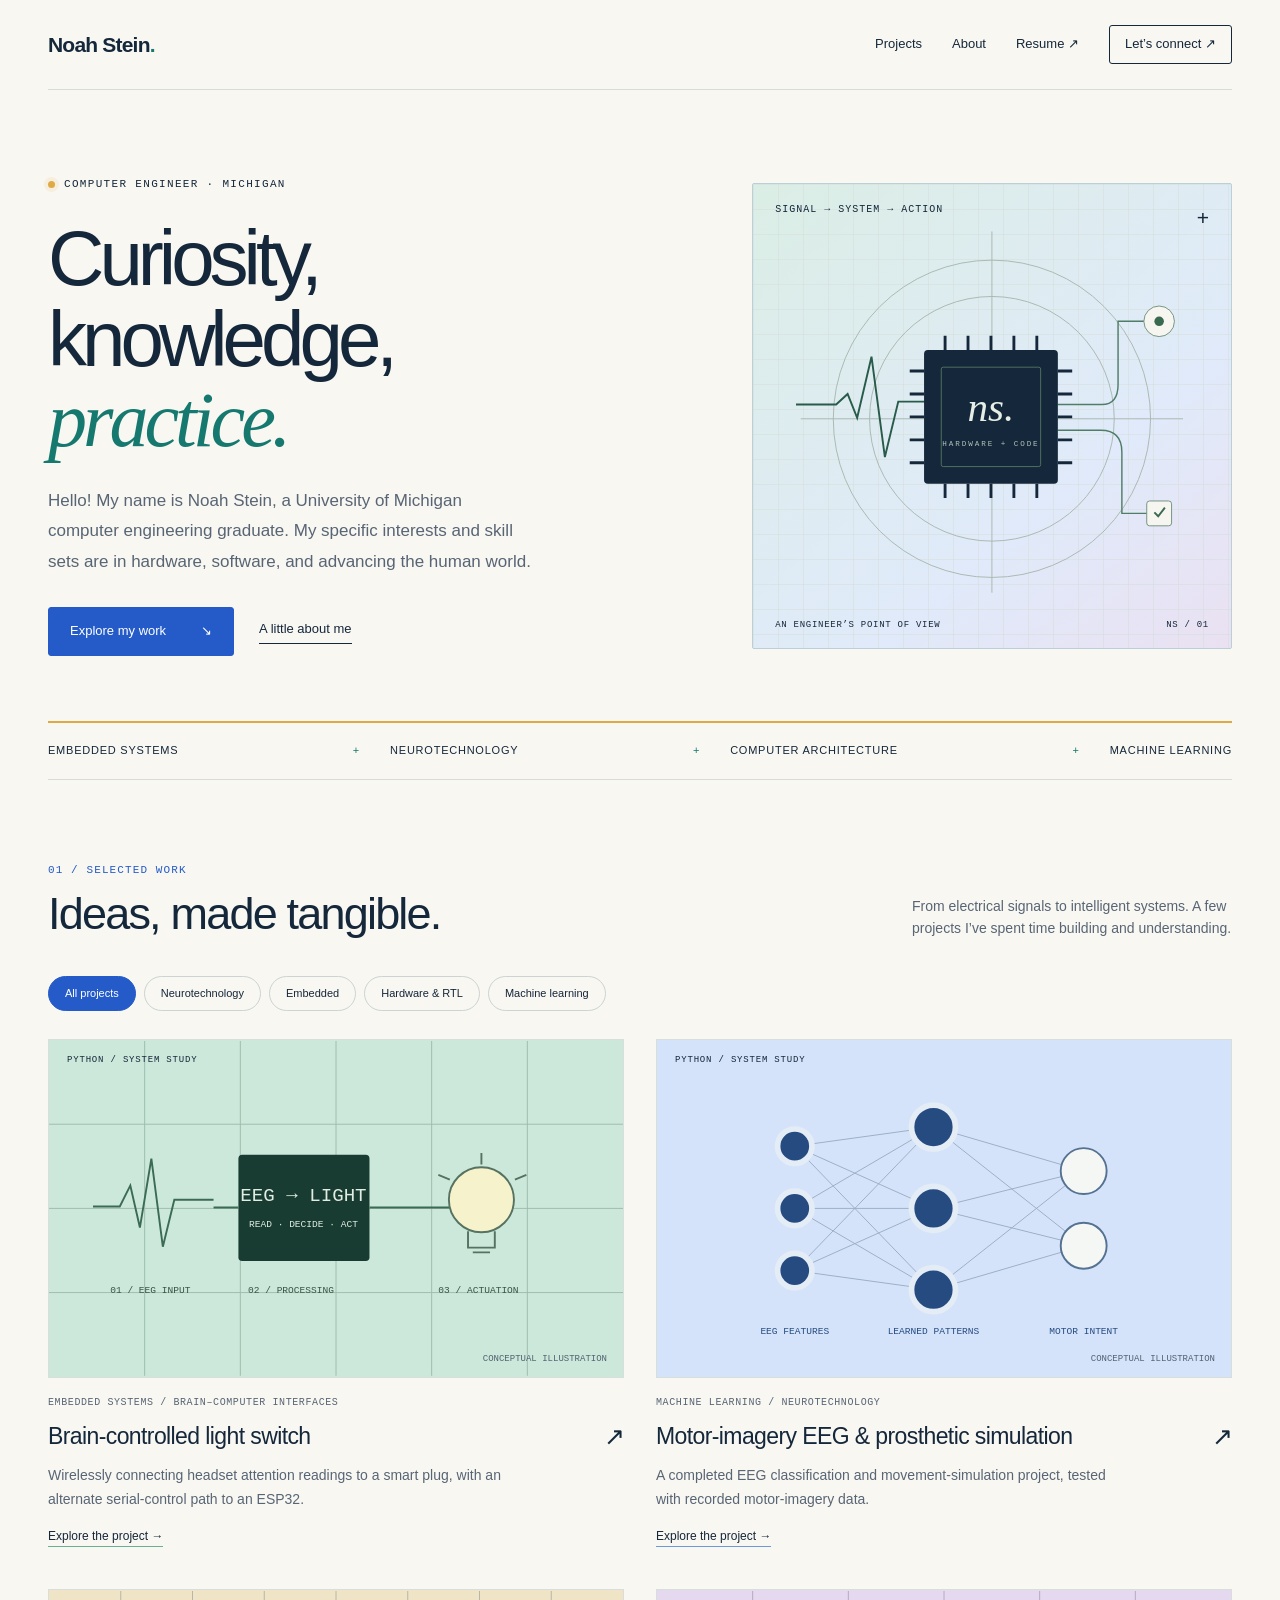
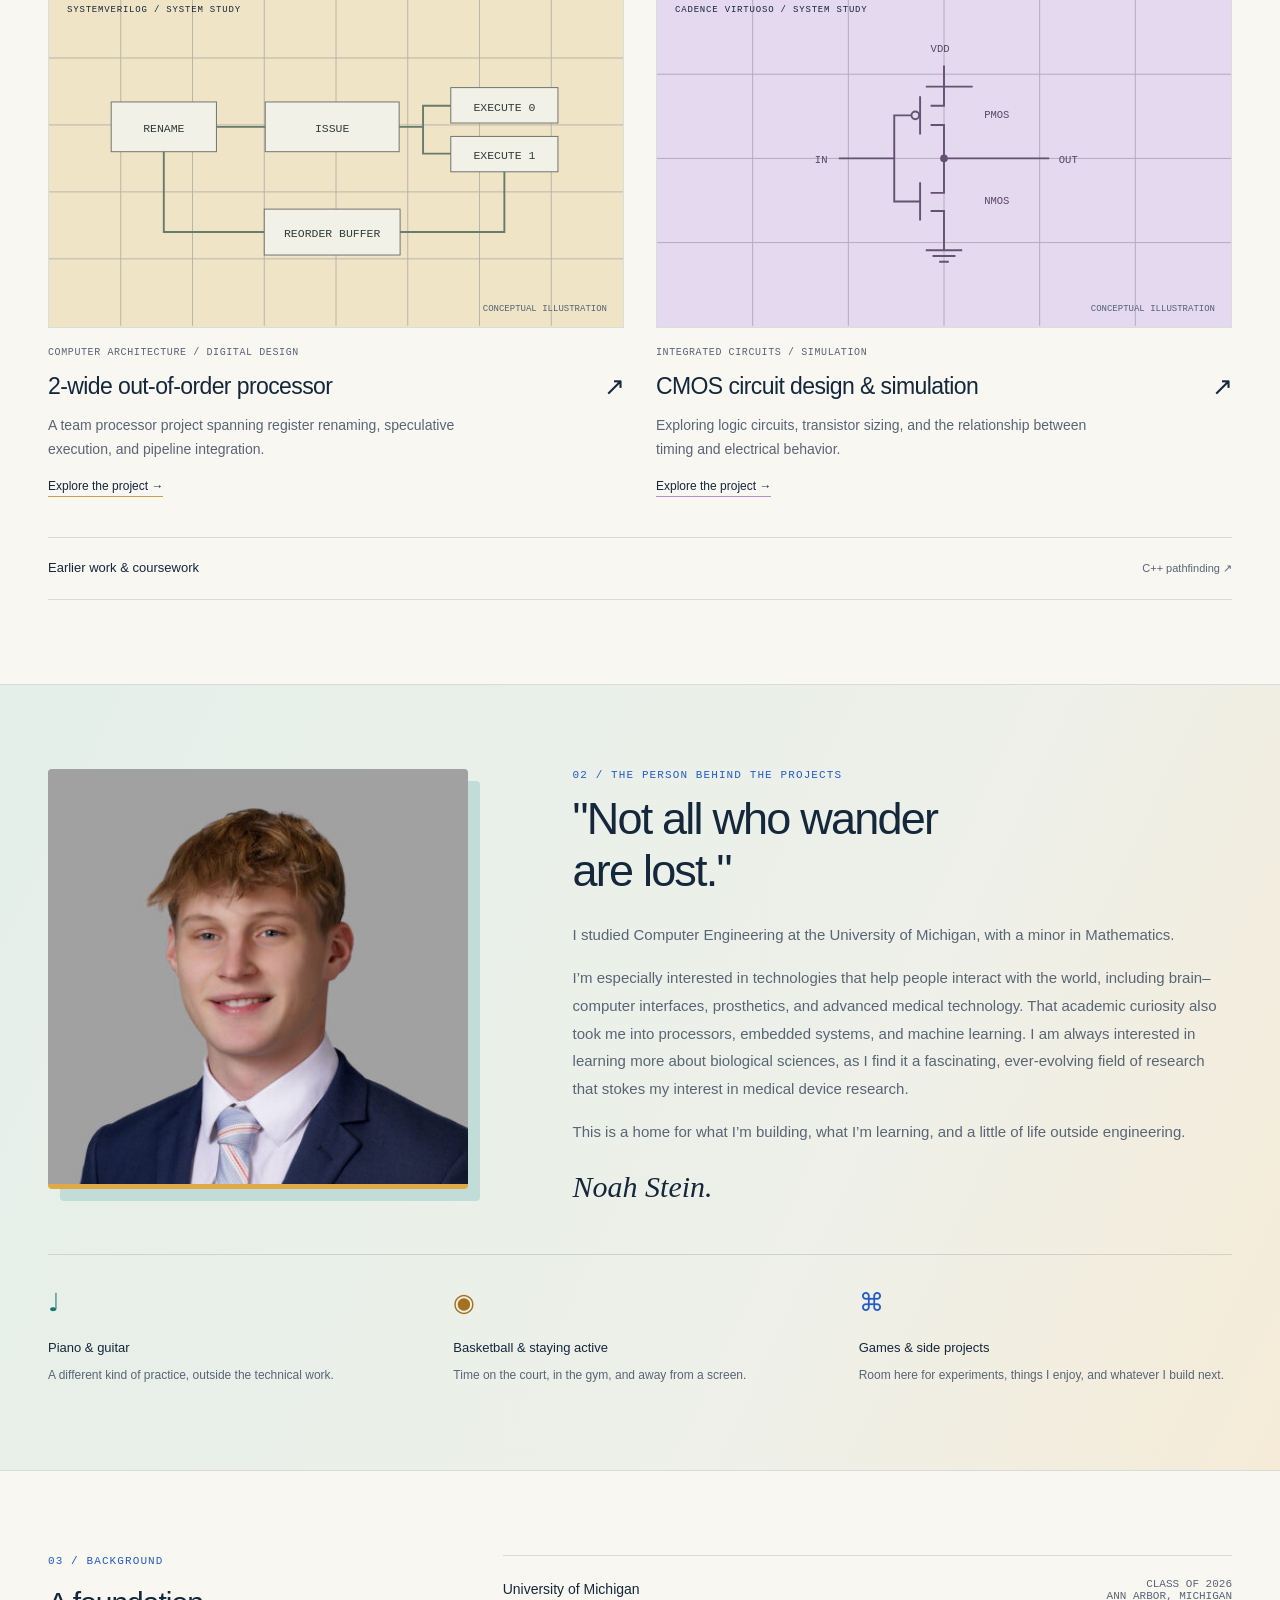
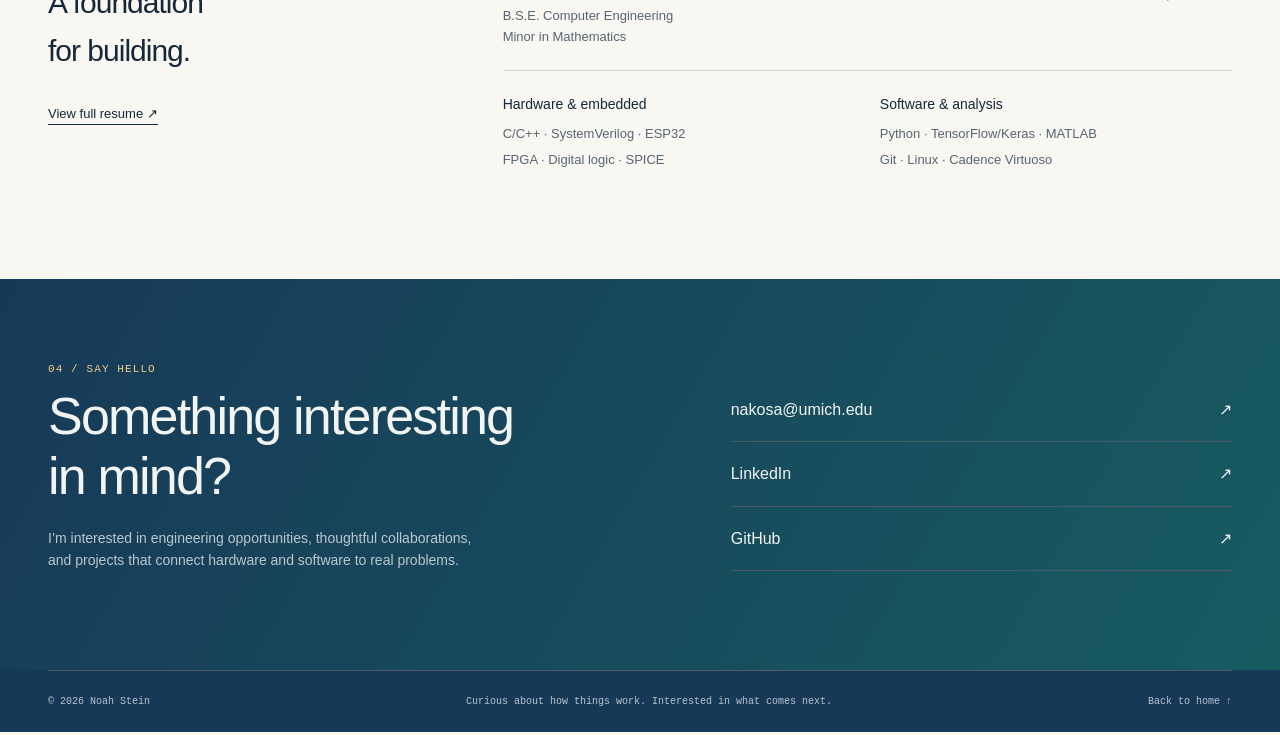
==== commit b19bdb47: "Fixed Tolkien Quote" ====
--- a/index.html
+++ b/index.html
@@ -129,7 +129,7 @@
               <div class="section-number">
                 02 / THE PERSON BEHIND THE PROJECTS
               </div>
-              <h2 id="about-title">Not all who wander<br>are lost.</h2>
+              <h2 id="about-title">"Not all who wander<br>are lost."</h2>
               <p>I studied Computer Engineering at the University of Michigan, with a minor in Mathematics.</p>
               <p>I’m especially interested in technologies that help people interact with the world, including brain–computer interfaces, prosthetics, and advanced medical technology. That academic curiosity also took me into processors, embedded systems, and machine learning. I am always interested in learning more about biological sciences, as I find it a fascinating, ever-evolving field of research that stokes my interest in medical device research.</p>
               <p>This is a home for what I’m building, what I’m learning, and a little of life outside engineering.</p>
